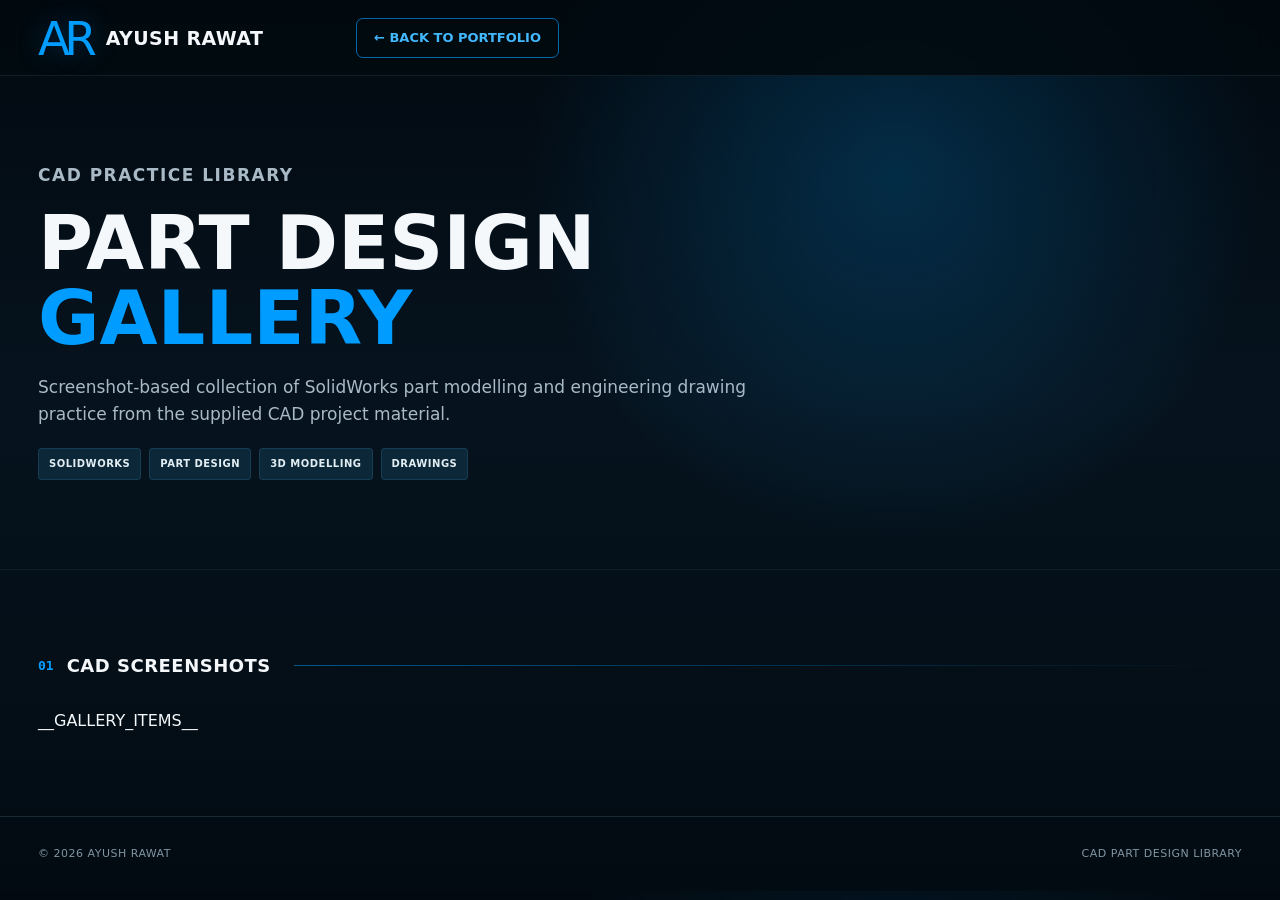
==== part-design.html @ c34a7816 "Add CAD part design gallery section" ====
<!doctype html>
<html lang="en">
<head>
<meta charset="utf-8"><meta name="viewport" content="width=device-width,initial-scale=1">
<meta name="description" content="Ayush Rawat CAD part design practice gallery.">
<title>CAD Part Design Gallery | Ayush Rawat</title>
<link rel="stylesheet" href="style.css">
<style>
.gallery-grid{display:grid;grid-template-columns:repeat(auto-fit,minmax(280px,1fr));gap:22px}.gallery-card{background:#0b1722;border:1px solid rgba(255,255,255,.09);padding:12px}.gallery-card img{width:100%;display:block;aspect-ratio:16/10;object-fit:contain;background:#fff}.gallery-card h3{margin:12px 4px 4px}.gallery-card p{margin:0 4px;color:#9aa8b5;font-size:.9rem}
</style>
</head><body>
<header class="site-header"><div class="container nav-inner"><a class="brand" href="index.html#home"><span class="brand-mark">AR</span><span class="brand-name">AYUSH RAWAT</span></a><a class="resume-btn" href="index.html#projects">← BACK TO PORTFOLIO</a></div></header>
<main>
<section class="project-hero"><div class="container"><p class="project-label">CAD PRACTICE LIBRARY</p><h1>PART DESIGN<br><span style="color:var(--blue)">GALLERY</span></h1><p>Screenshot-based collection of SolidWorks part modelling and engineering drawing practice from the supplied CAD project material.</p><div class="tags"><span>SOLIDWORKS</span><span>PART DESIGN</span><span>3D MODELLING</span><span>DRAWINGS</span></div></div></section>
<section class="panel-section"><div class="container"><div class="section-heading"><span>01</span><h2>CAD SCREENSHOTS</h2></div><div class="gallery-grid">
__GALLERY_ITEMS__
</div></div></section>
</main><footer><div class="container footer-inner"><span>© 2026 AYUSH RAWAT</span><span>CAD PART DESIGN LIBRARY</span></div></footer></body></html>
---- style.css ----
:root{--bg:#030b12;--bg2:#06131e;--panel:#071823;--panel2:#0b2231;--text:#f4f8fb;--muted:#a9bac6;--line:rgba(132,177,202,.18);--blue:#009cff;--blue2:#42b8ff;--cyan:#51e5ff;--max:1440px}*{box-sizing:border-box}html{scroll-behavior:smooth;scroll-padding-top:76px}body{margin:0;background:radial-gradient(circle at 70% 20%,rgba(0,132,198,.13),transparent 32%),linear-gradient(180deg,#020910,#06131e 45%,#020b12);color:var(--text);font-family:Inter,system-ui,-apple-system,"Segoe UI",Roboto,Arial,sans-serif;line-height:1.6}a{text-decoration:none;color:inherit}.container{width:min(var(--max),100%);margin:auto;padding:0 38px}.site-header{height:76px;position:fixed;inset:0 0 auto;z-index:50;background:rgba(2,10,16,.9);backdrop-filter:blur(14px);border-bottom:1px solid rgba(110,170,200,.13)}.nav-inner{height:76px;display:flex;align-items:center;gap:28px}.brand{display:flex;align-items:center;gap:15px;min-width:290px}.brand-mark{font-size:47px;line-height:1;font-weight:300;letter-spacing:-6px;color:var(--blue);text-shadow:0 0 25px rgba(0,156,255,.25)}.brand-name{font-weight:850;font-size:19px;letter-spacing:.4px}.site-header nav{display:flex;align-items:center;justify-content:center;gap:34px;flex:1;height:100%;font-size:13px;font-weight:800}.site-header nav a{height:100%;display:flex;align-items:center;position:relative;color:#f0f4f7}.site-header nav a:hover,.site-header nav a.active{color:var(--blue2)}.site-header nav a.active:after{content:"";position:absolute;bottom:0;left:0;right:0;height:3px;background:var(--blue)}.resume-btn{border:1px solid rgba(0,156,255,.65);color:var(--blue2);border-radius:7px;padding:9px 17px;font-size:13px;font-weight:850;white-space:nowrap}.resume-btn span{font-size:18px;margin-right:5px}.menu{display:none;margin-left:auto;background:none;border:0;color:white;font-size:26px}.site-header nav.open{display:flex}
.hero{min-height:740px;position:relative;display:flex;align-items:center;overflow:hidden;padding-top:76px;background:#04131d}.hero-art{position:absolute;inset:0;background-image:linear-gradient(90deg,rgba(2,9,14,.96) 0%,rgba(2,11,17,.86) 28%,rgba(2,11,17,.28) 60%,rgba(2,11,17,.14) 100%),url("assets/cad-hero.svg");background-size:cover;background-position:center;opacity:1}.hero:after{content:"";position:absolute;inset:auto 0 0;height:170px;background:linear-gradient(transparent,#06131e)}.hero-grid{position:relative;z-index:2;min-height:664px;display:flex;align-items:center}.hero-copy{max-width:590px;padding:50px 0}.hero-kicker{color:var(--blue);font-weight:900;letter-spacing:2px;font-size:14px;margin:0 0 12px}.hero h1{font-size:clamp(52px,6vw,82px);line-height:.98;letter-spacing:-3px;margin:0 0 8px;font-weight:900}.hero h2{font-size:25px;line-height:1.35;color:var(--blue);margin:0 0 20px;font-weight:850}.hero h2 span{color:#0aa6ff}.hero-lead{font-size:17px;font-weight:550;max-width:490px;color:#eef5f8;margin:0}.hero-actions{display:flex;gap:14px;flex-wrap:wrap;margin-top:28px}.btn{display:inline-flex;align-items:center;justify-content:center;gap:10px;padding:13px 27px;border-radius:7px;border:1px solid rgba(86,177,222,.5);font-size:13px;font-weight:850;transition:.2s}.btn:hover{transform:translateY(-2px);box-shadow:0 8px 25px rgba(0,156,255,.14)}.btn.primary{background:linear-gradient(135deg,#008be6,#0076c8);border-color:#008eea}.btn.outline{background:rgba(3,16,25,.45)}.socials{display:flex;gap:13px;margin-top:22px}.socials a{width:50px;height:50px;border:1px solid rgba(115,180,213,.28);background:rgba(4,18,28,.72);border-radius:7px;display:grid;place-items:center;font-size:23px;font-weight:900}.socials a:hover{border-color:var(--blue);color:var(--blue2)}
.stats-strip{position:relative;z-index:5;margin-top:-65px}.stats-grid{display:grid;grid-template-columns:repeat(4,1fr);background:rgba(4,18,28,.94);border:1px solid rgba(91,161,193,.25);border-radius:4px;box-shadow:0 18px 50px rgba(0,0,0,.35)}.stat-item{display:flex;align-items:center;gap:18px;padding:22px 34px;border-right:1px solid var(--line)}.stat-item:last-child{border-right:0}.stat-icon{font-size:35px;color:var(--blue);width:40px;text-align:center}.stat-item strong{display:block;font-size:22px;line-height:1.1}.stat-item small{display:block;margin-top:7px;color:#dbe5ea;font-size:10px;line-height:1.45;letter-spacing:.3px}
.panel-section{padding:82px 0;border-top:1px solid rgba(110,170,200,.09)}.split-panel{display:grid;grid-template-columns:1.4fr .75fr;gap:65px}.section-heading{display:flex;align-items:center;gap:13px;margin-bottom:28px}.section-heading span{color:var(--blue);font:700 13px ui-monospace,monospace}.section-heading h2{font-size:18px;margin:0;letter-spacing:.5px}.section-heading:after{content:"";height:1px;background:linear-gradient(90deg,rgba(0,156,255,.5),transparent);flex:1;margin-left:10px}.large-text{font-size:20px;line-height:1.75;max-width:800px;margin:0 0 16px}.muted{color:var(--muted)}.text-link{display:inline-flex;align-items:center;gap:10px;color:var(--blue2);font-size:13px;font-weight:850;margin-top:18px}.text-link:hover{color:white}.about-card{align-self:center;background:linear-gradient(145deg,rgba(10,34,49,.9),rgba(4,18,28,.9));border:1px solid var(--line);border-radius:10px;padding:28px}.mini-label,.project-label{font-size:11px;font-weight:900;letter-spacing:1.5px;color:var(--blue)}.profile-row{display:flex;justify-content:space-between;gap:15px;padding:15px 0;border-bottom:1px solid var(--line);font-size:14px}.profile-row:last-child{border-bottom:0}.profile-row span{color:var(--muted)}.profile-row b{color:#edf5f8}
.projects-section{background:linear-gradient(180deg,rgba(3,13,21,.3),rgba(5,20,30,.7))}.featured-project{display:grid;grid-template-columns:1.02fr 1.15fr;gap:34px;align-items:center;background:linear-gradient(120deg,#071b28,#06131e);border:1px solid var(--line);border-radius:9px;padding:12px;margin-bottom:22px}.featured-image{display:block;overflow:hidden;border-radius:6px;background:#020b10}.featured-image img{display:block;width:100%;height:305px;object-fit:cover;transition:.35s}.featured-image:hover img{transform:scale(1.025)}.featured-copy{padding:20px 28px 20px 0}.featured-copy h3{font-size:27px;margin:6px 0 12px}.featured-copy p:not(.project-label){color:#c4d1d9;max-width:650px}.tags{display:flex;flex-wrap:wrap;gap:8px;margin:19px 0}.tags span{font-size:10px;font-weight:850;letter-spacing:.5px;padding:7px 10px;border-radius:4px;background:#0b2738;border:1px solid rgba(69,152,194,.2);color:#e2eef3}.project-grid{display:grid;grid-template-columns:repeat(3,1fr);gap:16px}.project-card,.skill-card,.experience-card,.education-card{background:rgba(5,21,31,.85);border:1px solid var(--line);border-radius:8px;padding:25px;transition:.2s}.project-card:hover,.skill-card:hover,.experience-card:hover,.education-card:hover{border-color:rgba(0,156,255,.45);transform:translateY(-2px)}.project-card>span,.skill-number{color:var(--blue);font:700 12px ui-monospace,monospace}.project-card h3{font-size:19px;margin:8px 0}.project-card p{color:var(--muted);font-size:14px;min-height:68px}.project-card b{color:#cce0ea;font-size:11px;font-weight:700}.skills-layout{display:grid;grid-template-columns:1fr 1fr;gap:18px}.skill-card h3{font-size:20px;margin:8px 0}.skill-card p{color:var(--muted)}
.experience-list{display:grid;gap:18px}.experience-card{display:grid;grid-template-columns:190px 1fr;gap:30px}.year,.education-year{color:var(--blue2);font-size:12px;font-weight:900;letter-spacing:1px;padding-top:4px}.experience-card h3,.education-card h3{margin:4px 0 2px;font-size:21px}.experience-card p{margin:8px 0}.education-card{display:grid;grid-template-columns:190px 1fr;gap:30px}.contact-section{text-align:center;padding:105px 0;background:radial-gradient(circle at 50% 30%,rgba(0,133,201,.14),transparent 42%),#030c13;border-top:1px solid var(--line)}.contact-inner{max-width:900px}.contact-section h2{font-size:clamp(38px,5vw,66px);line-height:1.05;letter-spacing:-2px;margin:8px 0 20px}.contact-section h2 span{color:var(--blue)}.contact-section>div>p:not(.project-label){color:var(--muted);font-size:17px}.center{justify-content:center}footer{border-top:1px solid var(--line);padding:28px 0;color:#8095a3;font-size:11px;letter-spacing:.5px}.footer-inner{display:flex;justify-content:space-between;gap:20px}
@media(max-width:1100px){.brand{min-width:210px}.site-header nav{gap:18px}.container{padding-left:24px;padding-right:24px}.stat-item{padding:20px 18px}.project-grid{grid-template-columns:repeat(2,1fr)}}@media(max-width:850px){.site-header nav{display:none;position:absolute;top:76px;right:18px;left:18px;height:auto;flex-direction:column;align-items:stretch;gap:0;padding:10px;background:rgba(3,15,23,.98);border:1px solid var(--line);border-radius:8px;box-shadow:0 20px 45px rgba(0,0,0,.45)}.site-header nav.open{display:flex}.site-header nav a{height:auto;padding:13px 15px}.site-header nav a.active:after{display:none}.resume-btn{display:none}.menu{display:block}.brand{min-width:auto}.hero{min-height:700px}.hero-art{background-position:62% center}.hero-copy{padding-top:30px}.stats-grid{grid-template-columns:repeat(2,1fr)}.stat-item:nth-child(2){border-right:0}.stat-item:nth-child(-n+2){border-bottom:1px solid var(--line)}.split-panel,.featured-project,.skills-layout{grid-template-columns:1fr}.featured-copy{padding:10px 15px 22px}.project-grid{grid-template-columns:1fr 1fr}.experience-card,.education-card{grid-template-columns:1fr;gap:4px}.footer-inner{flex-direction:column}}@media(max-width:560px){.container{padding-left:18px;padding-right:18px}.site-header,.nav-inner{height:68px}.site-header nav{top:68px}.brand-mark{font-size:39px}.brand-name{font-size:16px}.hero{min-height:690px;padding-top:68px}.hero-art{background-position:65% center}.hero h1{font-size:48px}.hero h2{font-size:19px}.hero-lead{font-size:15px}.stats-strip{margin-top:-35px}.stats-grid{grid-template-columns:1fr}.stat-item{border-right:0!important;border-bottom:1px solid var(--line)!important}.stat-item:last-child{border-bottom:0!important}.panel-section{padding:65px 0}.project-grid{grid-template-columns:1fr}.featured-image img{height:240px}.large-text{font-size:17px}.contact-section h2{font-size:39px}.btn{width:100%}.hero-actions{width:100%}}
.project-hero{padding:145px 0 70px;background:radial-gradient(circle at 70% 30%,rgba(0,156,255,.12),transparent 38%)}.project-hero h1{font-size:clamp(45px,6vw,75px);line-height:1;margin:8px 0 18px}.project-hero p{max-width:750px;color:var(--muted);font-size:17px}.gallery{display:grid;grid-template-columns:1fr 1fr;gap:18px}.media{margin:0}.media.wide{grid-column:span 2}.media img{display:block;width:100%;border-radius:9px;border:1px solid var(--line);background:#06131e}.media figcaption{color:var(--muted);font-size:12px;margin-top:7px}.project-detail-grid{display:grid;grid-template-columns:1.4fr .6fr;gap:20px;margin-top:30px}.detail-card{padding:28px;border:1px solid var(--line);border-radius:9px;background:rgba(5,21,31,.85)}.detail-card h2{font-size:19px}.detail-card p,.detail-card li{color:var(--muted)}.detail-card ul{padding-left:20px}@media(max-width:800px){.gallery,.project-detail-grid{grid-template-columns:1fr}.media.wide{grid-column:span 1}}
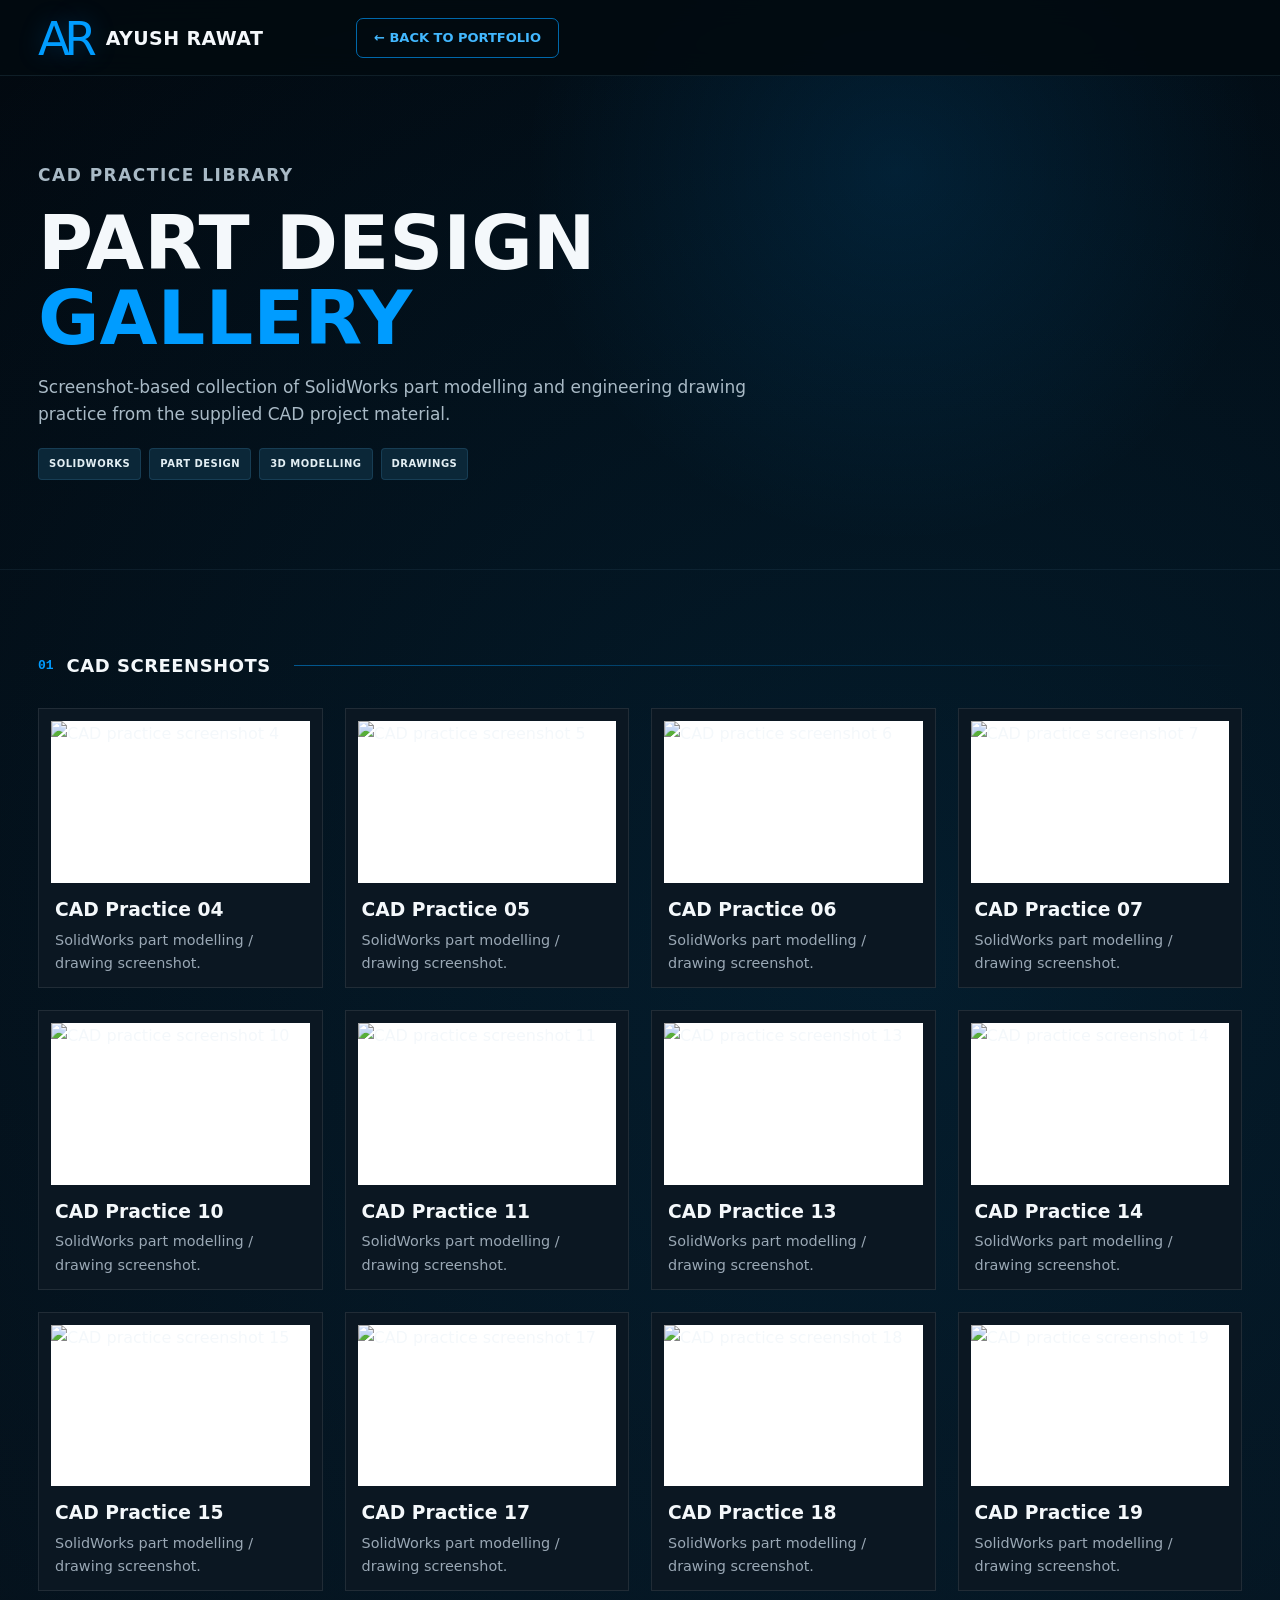
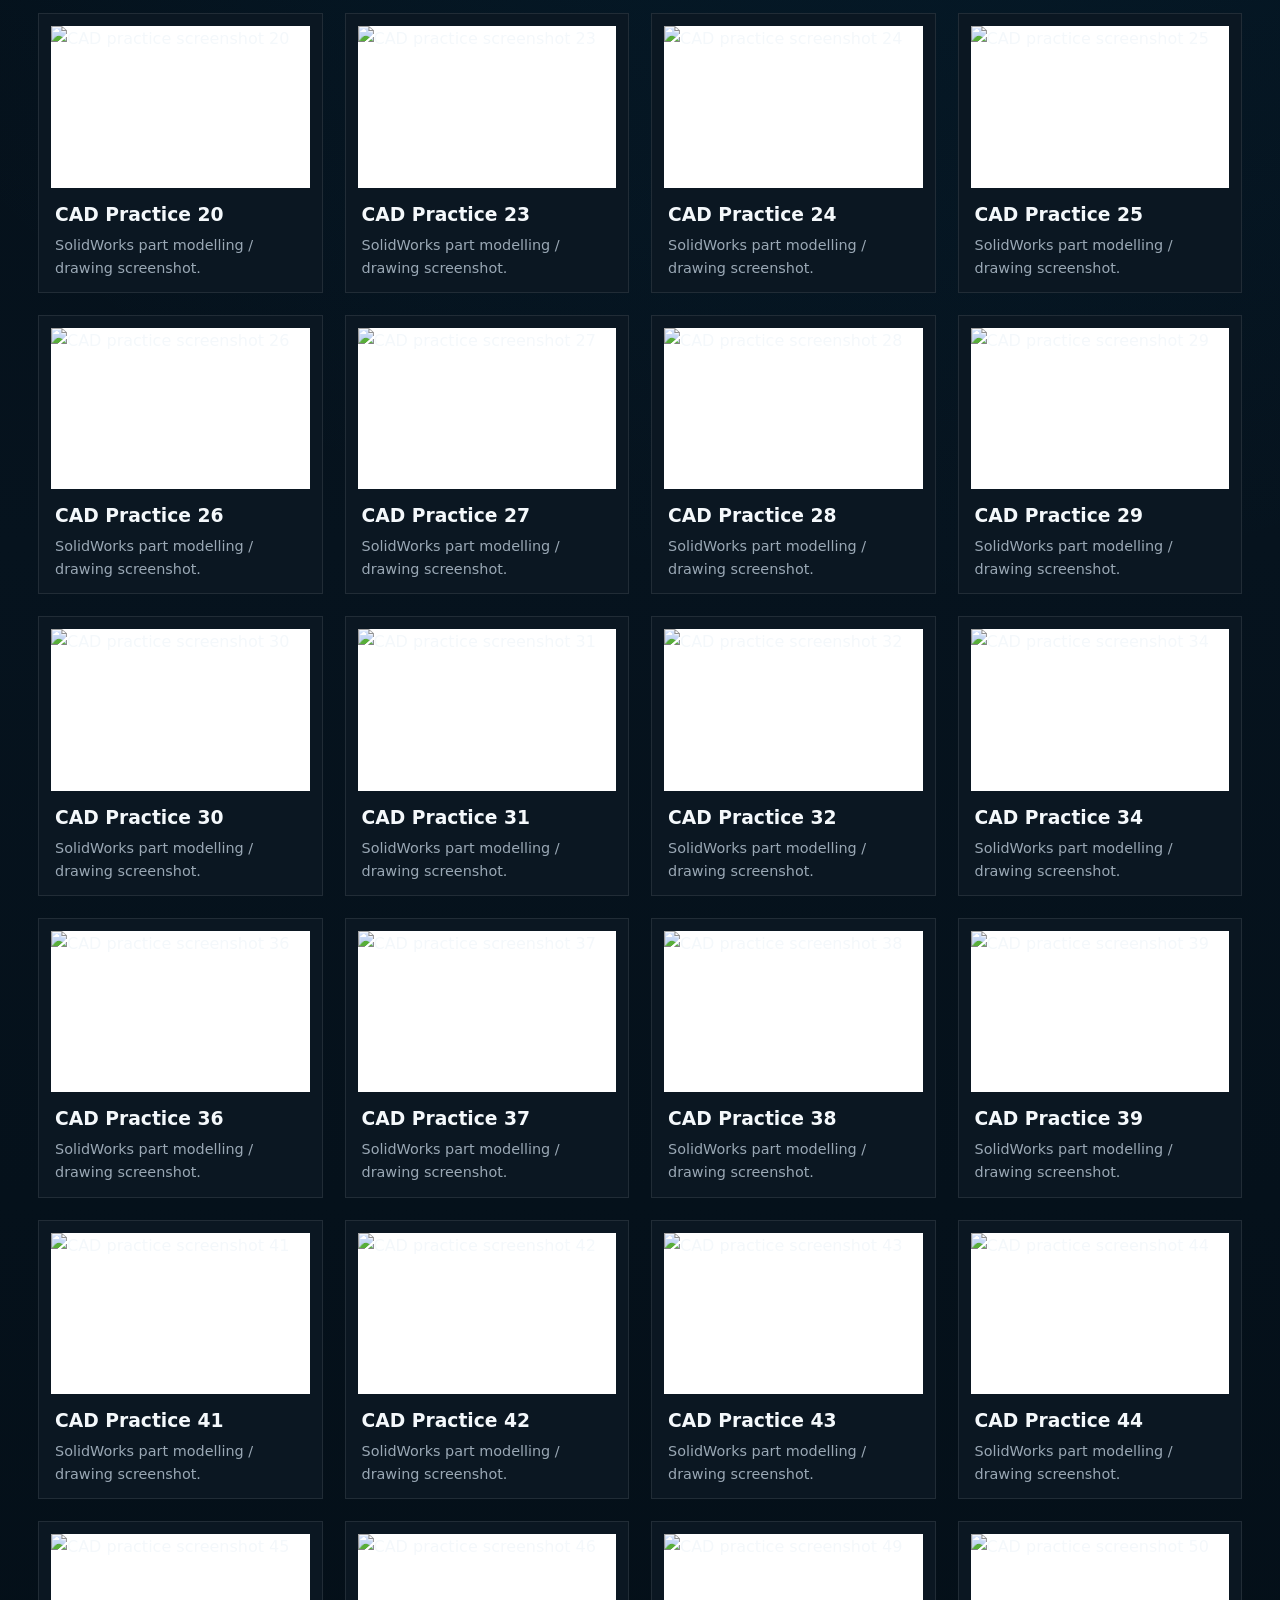
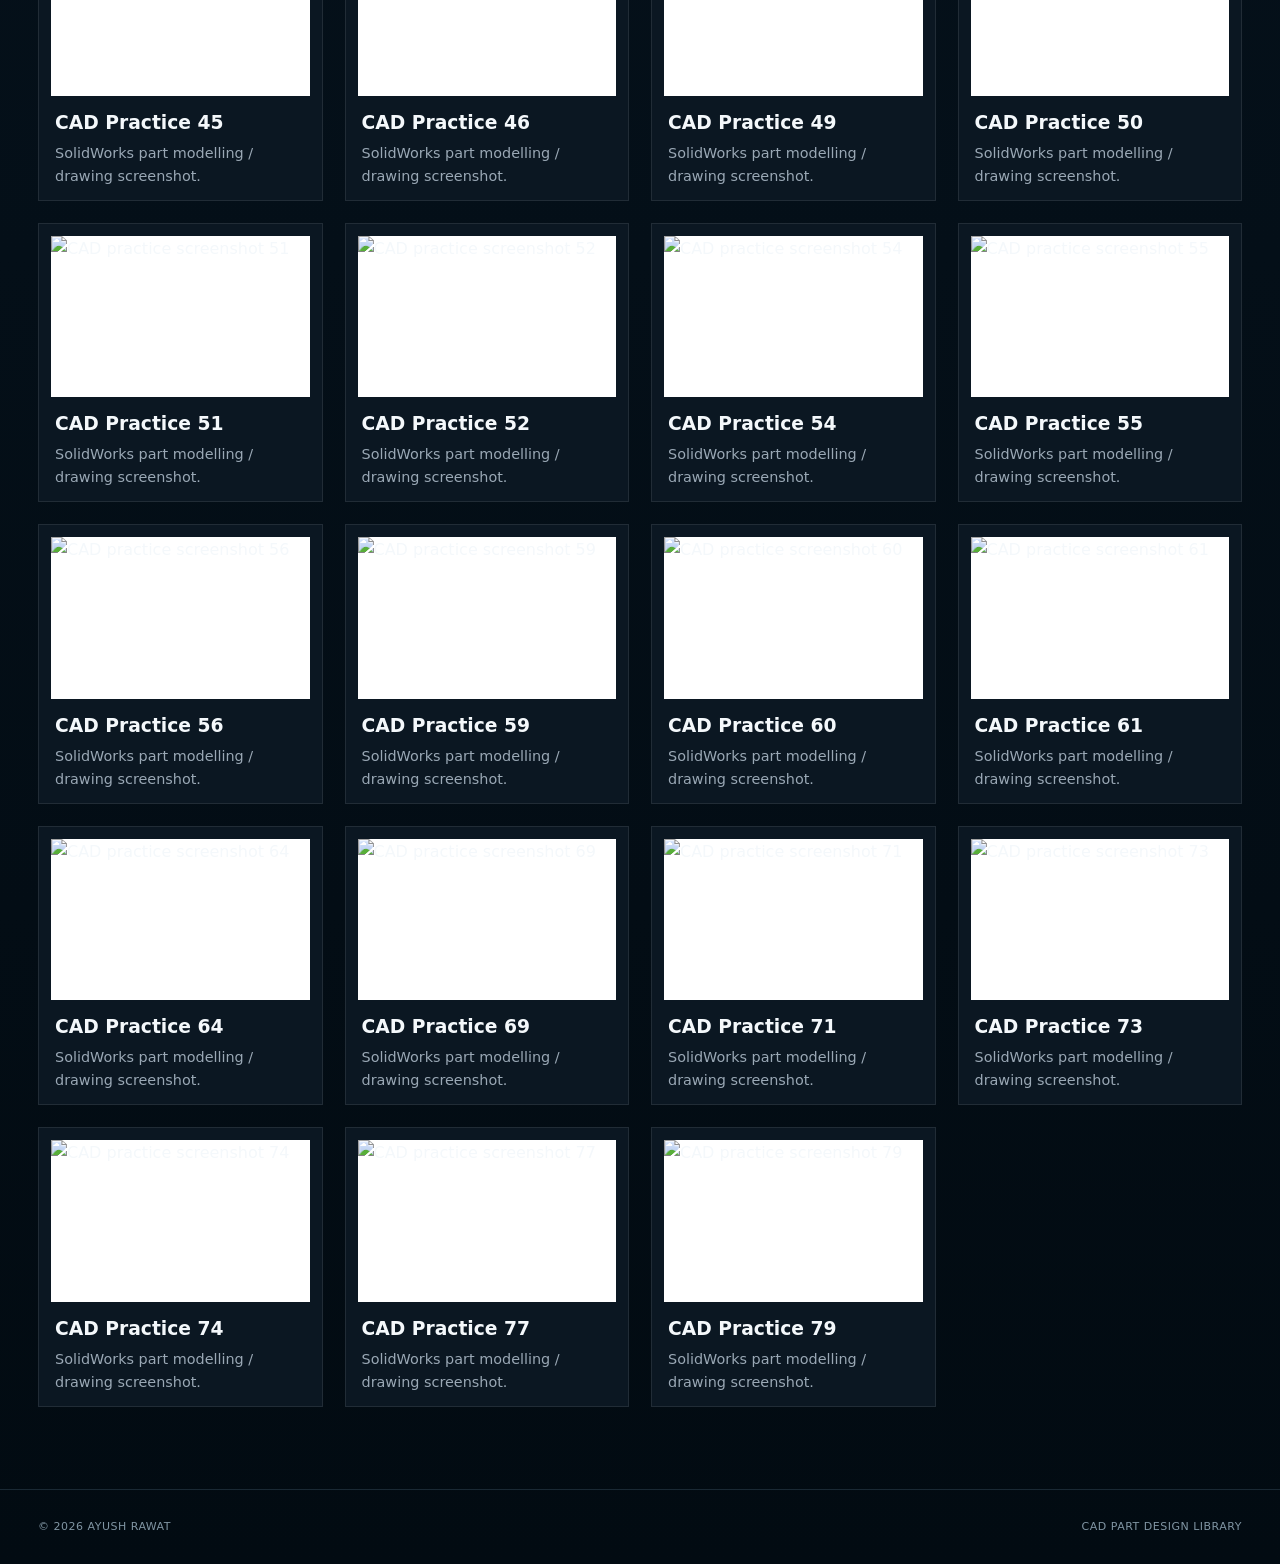
==== commit c856e65a: "Populate CAD part design gallery" ====
--- a/part-design.html
+++ b/part-design.html
@@ -1,18 +1,2 @@
 <!doctype html>
-<html lang="en">
-<head>
-<meta charset="utf-8"><meta name="viewport" content="width=device-width,initial-scale=1">
-<meta name="description" content="Ayush Rawat CAD part design practice gallery.">
-<title>CAD Part Design Gallery | Ayush Rawat</title>
-<link rel="stylesheet" href="style.css">
-<style>
-.gallery-grid{display:grid;grid-template-columns:repeat(auto-fit,minmax(280px,1fr));gap:22px}.gallery-card{background:#0b1722;border:1px solid rgba(255,255,255,.09);padding:12px}.gallery-card img{width:100%;display:block;aspect-ratio:16/10;object-fit:contain;background:#fff}.gallery-card h3{margin:12px 4px 4px}.gallery-card p{margin:0 4px;color:#9aa8b5;font-size:.9rem}
-</style>
-</head><body>
-<header class="site-header"><div class="container nav-inner"><a class="brand" href="index.html#home"><span class="brand-mark">AR</span><span class="brand-name">AYUSH RAWAT</span></a><a class="resume-btn" href="index.html#projects">← BACK TO PORTFOLIO</a></div></header>
-<main>
-<section class="project-hero"><div class="container"><p class="project-label">CAD PRACTICE LIBRARY</p><h1>PART DESIGN<br><span style="color:var(--blue)">GALLERY</span></h1><p>Screenshot-based collection of SolidWorks part modelling and engineering drawing practice from the supplied CAD project material.</p><div class="tags"><span>SOLIDWORKS</span><span>PART DESIGN</span><span>3D MODELLING</span><span>DRAWINGS</span></div></div></section>
-<section class="panel-section"><div class="container"><div class="section-heading"><span>01</span><h2>CAD SCREENSHOTS</h2></div><div class="gallery-grid">
-__GALLERY_ITEMS__
-</div></div></section>
-</main><footer><div class="container footer-inner"><span>© 2026 AYUSH RAWAT</span><span>CAD PART DESIGN LIBRARY</span></div></footer></body></html>+<html lang="en"><head><meta charset="utf-8"><meta name="viewport" content="width=device-width,initial-scale=1"><meta name="description" content="Ayush Rawat CAD part design practice gallery."><title>CAD Part Design Gallery | Ayush Rawat</title><link rel="stylesheet" href="style.css"><style>.gallery-grid{display:grid;grid-template-columns:repeat(auto-fit,minmax(280px,1fr));gap:22px}.gallery-card{background:#0b1722;border:1px solid rgba(255,255,255,.09);padding:12px}.gallery-card img{width:100%;display:block;aspect-ratio:16/10;object-fit:contain;background:#fff}.gallery-card h3{margin:12px 4px 4px}.gallery-card p{margin:0 4px;color:#9aa8b5;font-size:.9rem}</style></head><body><header class="site-header"><div class="container nav-inner"><a class="brand" href="index.html#home"><span class="brand-mark">AR</span><span class="brand-name">AYUSH RAWAT</span></a><a class="resume-btn" href="index.html#projects">← BACK TO PORTFOLIO</a></div></header><main><section class="project-hero"><div class="container"><p class="project-label">CAD PRACTICE LIBRARY</p><h1>PART DESIGN<br><span style="color:var(--blue)">GALLERY</span></h1><p>Screenshot-based collection of SolidWorks part modelling and engineering drawing practice from the supplied CAD project material.</p><div class="tags"><span>SOLIDWORKS</span><span>PART DESIGN</span><span>3D MODELLING</span><span>DRAWINGS</span></div></div></section><section class="panel-section"><div class="container"><div class="section-heading"><span>01</span><h2>CAD SCREENSHOTS</h2></div><div class="gallery-grid"><article class="gallery-card"><img src="assets/part-design/cad-practice-page-04.jpg" alt="CAD practice screenshot 4" loading="lazy"><h3>CAD Practice 04</h3><p>SolidWorks part modelling / drawing screenshot.</p></article><article class="gallery-card"><img src="assets/part-design/cad-practice-page-05.jpg" alt="CAD practice screenshot 5" loading="lazy"><h3>CAD Practice 05</h3><p>SolidWorks part modelling / drawing screenshot.</p></article><article class="gallery-card"><img src="assets/part-design/cad-practice-page-06.jpg" alt="CAD practice screenshot 6" loading="lazy"><h3>CAD Practice 06</h3><p>SolidWorks part modelling / drawing screenshot.</p></article><article class="gallery-card"><img src="assets/part-design/cad-practice-page-07.jpg" alt="CAD practice screenshot 7" loading="lazy"><h3>CAD Practice 07</h3><p>SolidWorks part modelling / drawing screenshot.</p></article><article class="gallery-card"><img src="assets/part-design/cad-practice-page-10.jpg" alt="CAD practice screenshot 10" loading="lazy"><h3>CAD Practice 10</h3><p>SolidWorks part modelling / drawing screenshot.</p></article><article class="gallery-card"><img src="assets/part-design/cad-practice-page-11.jpg" alt="CAD practice screenshot 11" loading="lazy"><h3>CAD Practice 11</h3><p>SolidWorks part modelling / drawing screenshot.</p></article><article class="gallery-card"><img src="assets/part-design/cad-practice-page-13.jpg" alt="CAD practice screenshot 13" loading="lazy"><h3>CAD Practice 13</h3><p>SolidWorks part modelling / drawing screenshot.</p></article><article class="gallery-card"><img src="assets/part-design/cad-practice-page-14.jpg" alt="CAD practice screenshot 14" loading="lazy"><h3>CAD Practice 14</h3><p>SolidWorks part modelling / drawing screenshot.</p></article><article class="gallery-card"><img src="assets/part-design/cad-practice-page-15.jpg" alt="CAD practice screenshot 15" loading="lazy"><h3>CAD Practice 15</h3><p>SolidWorks part modelling / drawing screenshot.</p></article><article class="gallery-card"><img src="assets/part-design/cad-practice-page-17.jpg" alt="CAD practice screenshot 17" loading="lazy"><h3>CAD Practice 17</h3><p>SolidWorks part modelling / drawing screenshot.</p></article><article class="gallery-card"><img src="assets/part-design/cad-practice-page-18.jpg" alt="CAD practice screenshot 18" loading="lazy"><h3>CAD Practice 18</h3><p>SolidWorks part modelling / drawing screenshot.</p></article><article class="gallery-card"><img src="assets/part-design/cad-practice-page-19.jpg" alt="CAD practice screenshot 19" loading="lazy"><h3>CAD Practice 19</h3><p>SolidWorks part modelling / drawing screenshot.</p></article><article class="gallery-card"><img src="assets/part-design/cad-practice-page-20.jpg" alt="CAD practice screenshot 20" loading="lazy"><h3>CAD Practice 20</h3><p>SolidWorks part modelling / drawing screenshot.</p></article><article class="gallery-card"><img src="assets/part-design/cad-practice-page-23.jpg" alt="CAD practice screenshot 23" loading="lazy"><h3>CAD Practice 23</h3><p>SolidWorks part modelling / drawing screenshot.</p></article><article class="gallery-card"><img src="assets/part-design/cad-practice-page-24.jpg" alt="CAD practice screenshot 24" loading="lazy"><h3>CAD Practice 24</h3><p>SolidWorks part modelling / drawing screenshot.</p></article><article class="gallery-card"><img src="assets/part-design/cad-practice-page-25.jpg" alt="CAD practice screenshot 25" loading="lazy"><h3>CAD Practice 25</h3><p>SolidWorks part modelling / drawing screenshot.</p></article><article class="gallery-card"><img src="assets/part-design/cad-practice-page-26.jpg" alt="CAD practice screenshot 26" loading="lazy"><h3>CAD Practice 26</h3><p>SolidWorks part modelling / drawing screenshot.</p></article><article class="gallery-card"><img src="assets/part-design/cad-practice-page-27.jpg" alt="CAD practice screenshot 27" loading="lazy"><h3>CAD Practice 27</h3><p>SolidWorks part modelling / drawing screenshot.</p></article><article class="gallery-card"><img src="assets/part-design/cad-practice-page-28.jpg" alt="CAD practice screenshot 28" loading="lazy"><h3>CAD Practice 28</h3><p>SolidWorks part modelling / drawing screenshot.</p></article><article class="gallery-card"><img src="assets/part-design/cad-practice-page-29.jpg" alt="CAD practice screenshot 29" loading="lazy"><h3>CAD Practice 29</h3><p>SolidWorks part modelling / drawing screenshot.</p></article><article class="gallery-card"><img src="assets/part-design/cad-practice-page-30.jpg" alt="CAD practice screenshot 30" loading="lazy"><h3>CAD Practice 30</h3><p>SolidWorks part modelling / drawing screenshot.</p></article><article class="gallery-card"><img src="assets/part-design/cad-practice-page-31.jpg" alt="CAD practice screenshot 31" loading="lazy"><h3>CAD Practice 31</h3><p>SolidWorks part modelling / drawing screenshot.</p></article><article class="gallery-card"><img src="assets/part-design/cad-practice-page-32.jpg" alt="CAD practice screenshot 32" loading="lazy"><h3>CAD Practice 32</h3><p>SolidWorks part modelling / drawing screenshot.</p></article><article class="gallery-card"><img src="assets/part-design/cad-practice-page-34.jpg" alt="CAD practice screenshot 34" loading="lazy"><h3>CAD Practice 34</h3><p>SolidWorks part modelling / drawing screenshot.</p></article><article class="gallery-card"><img src="assets/part-design/cad-practice-page-36.jpg" alt="CAD practice screenshot 36" loading="lazy"><h3>CAD Practice 36</h3><p>SolidWorks part modelling / drawing screenshot.</p></article><article class="gallery-card"><img src="assets/part-design/cad-practice-page-37.jpg" alt="CAD practice screenshot 37" loading="lazy"><h3>CAD Practice 37</h3><p>SolidWorks part modelling / drawing screenshot.</p></article><article class="gallery-card"><img src="assets/part-design/cad-practice-page-38.jpg" alt="CAD practice screenshot 38" loading="lazy"><h3>CAD Practice 38</h3><p>SolidWorks part modelling / drawing screenshot.</p></article><article class="gallery-card"><img src="assets/part-design/cad-practice-page-39.jpg" alt="CAD practice screenshot 39" loading="lazy"><h3>CAD Practice 39</h3><p>SolidWorks part modelling / drawing screenshot.</p></article><article class="gallery-card"><img src="assets/part-design/cad-practice-page-41.jpg" alt="CAD practice screenshot 41" loading="lazy"><h3>CAD Practice 41</h3><p>SolidWorks part modelling / drawing screenshot.</p></article><article class="gallery-card"><img src="assets/part-design/cad-practice-page-42.jpg" alt="CAD practice screenshot 42" loading="lazy"><h3>CAD Practice 42</h3><p>SolidWorks part modelling / drawing screenshot.</p></article><article class="gallery-card"><img src="assets/part-design/cad-practice-page-43.jpg" alt="CAD practice screenshot 43" loading="lazy"><h3>CAD Practice 43</h3><p>SolidWorks part modelling / drawing screenshot.</p></article><article class="gallery-card"><img src="assets/part-design/cad-practice-page-44.jpg" alt="CAD practice screenshot 44" loading="lazy"><h3>CAD Practice 44</h3><p>SolidWorks part modelling / drawing screenshot.</p></article><article class="gallery-card"><img src="assets/part-design/cad-practice-page-45.jpg" alt="CAD practice screenshot 45" loading="lazy"><h3>CAD Practice 45</h3><p>SolidWorks part modelling / drawing screenshot.</p></article><article class="gallery-card"><img src="assets/part-design/cad-practice-page-46.jpg" alt="CAD practice screenshot 46" loading="lazy"><h3>CAD Practice 46</h3><p>SolidWorks part modelling / drawing screenshot.</p></article><article class="gallery-card"><img src="assets/part-design/cad-practice-page-49.jpg" alt="CAD practice screenshot 49" loading="lazy"><h3>CAD Practice 49</h3><p>SolidWorks part modelling / drawing screenshot.</p></article><article class="gallery-card"><img src="assets/part-design/cad-practice-page-50.jpg" alt="CAD practice screenshot 50" loading="lazy"><h3>CAD Practice 50</h3><p>SolidWorks part modelling / drawing screenshot.</p></article><article class="gallery-card"><img src="assets/part-design/cad-practice-page-51.jpg" alt="CAD practice screenshot 51" loading="lazy"><h3>CAD Practice 51</h3><p>SolidWorks part modelling / drawing screenshot.</p></article><article class="gallery-card"><img src="assets/part-design/cad-practice-page-52.jpg" alt="CAD practice screenshot 52" loading="lazy"><h3>CAD Practice 52</h3><p>SolidWorks part modelling / drawing screenshot.</p></article><article class="gallery-card"><img src="assets/part-design/cad-practice-page-54.jpg" alt="CAD practice screenshot 54" loading="lazy"><h3>CAD Practice 54</h3><p>SolidWorks part modelling / drawing screenshot.</p></article><article class="gallery-card"><img src="assets/part-design/cad-practice-page-55.jpg" alt="CAD practice screenshot 55" loading="lazy"><h3>CAD Practice 55</h3><p>SolidWorks part modelling / drawing screenshot.</p></article><article class="gallery-card"><img src="assets/part-design/cad-practice-page-56.jpg" alt="CAD practice screenshot 56" loading="lazy"><h3>CAD Practice 56</h3><p>SolidWorks part modelling / drawing screenshot.</p></article><article class="gallery-card"><img src="assets/part-design/cad-practice-page-59.jpg" alt="CAD practice screenshot 59" loading="lazy"><h3>CAD Practice 59</h3><p>SolidWorks part modelling / drawing screenshot.</p></article><article class="gallery-card"><img src="assets/part-design/cad-practice-page-60.jpg" alt="CAD practice screenshot 60" loading="lazy"><h3>CAD Practice 60</h3><p>SolidWorks part modelling / drawing screenshot.</p></article><article class="gallery-card"><img src="assets/part-design/cad-practice-page-61.jpg" alt="CAD practice screenshot 61" loading="lazy"><h3>CAD Practice 61</h3><p>SolidWorks part modelling / drawing screenshot.</p></article><article class="gallery-card"><img src="assets/part-design/cad-practice-page-64.jpg" alt="CAD practice screenshot 64" loading="lazy"><h3>CAD Practice 64</h3><p>SolidWorks part modelling / drawing screenshot.</p></article><article class="gallery-card"><img src="assets/part-design/cad-practice-page-69.jpg" alt="CAD practice screenshot 69" loading="lazy"><h3>CAD Practice 69</h3><p>SolidWorks part modelling / drawing screenshot.</p></article><article class="gallery-card"><img src="assets/part-design/cad-practice-page-71.jpg" alt="CAD practice screenshot 71" loading="lazy"><h3>CAD Practice 71</h3><p>SolidWorks part modelling / drawing screenshot.</p></article><article class="gallery-card"><img src="assets/part-design/cad-practice-page-73.jpg" alt="CAD practice screenshot 73" loading="lazy"><h3>CAD Practice 73</h3><p>SolidWorks part modelling / drawing screenshot.</p></article><article class="gallery-card"><img src="assets/part-design/cad-practice-page-74.jpg" alt="CAD practice screenshot 74" loading="lazy"><h3>CAD Practice 74</h3><p>SolidWorks part modelling / drawing screenshot.</p></article><article class="gallery-card"><img src="assets/part-design/cad-practice-page-77.jpg" alt="CAD practice screenshot 77" loading="lazy"><h3>CAD Practice 77</h3><p>SolidWorks part modelling / drawing screenshot.</p></article><article class="gallery-card"><img src="assets/part-design/cad-practice-page-79.jpg" alt="CAD practice screenshot 79" loading="lazy"><h3>CAD Practice 79</h3><p>SolidWorks part modelling / drawing screenshot.</p></article></div></div></section></main><footer><div class="container footer-inner"><span>© 2026 AYUSH RAWAT</span><span>CAD PART DESIGN LIBRARY</span></div></footer></body></html>
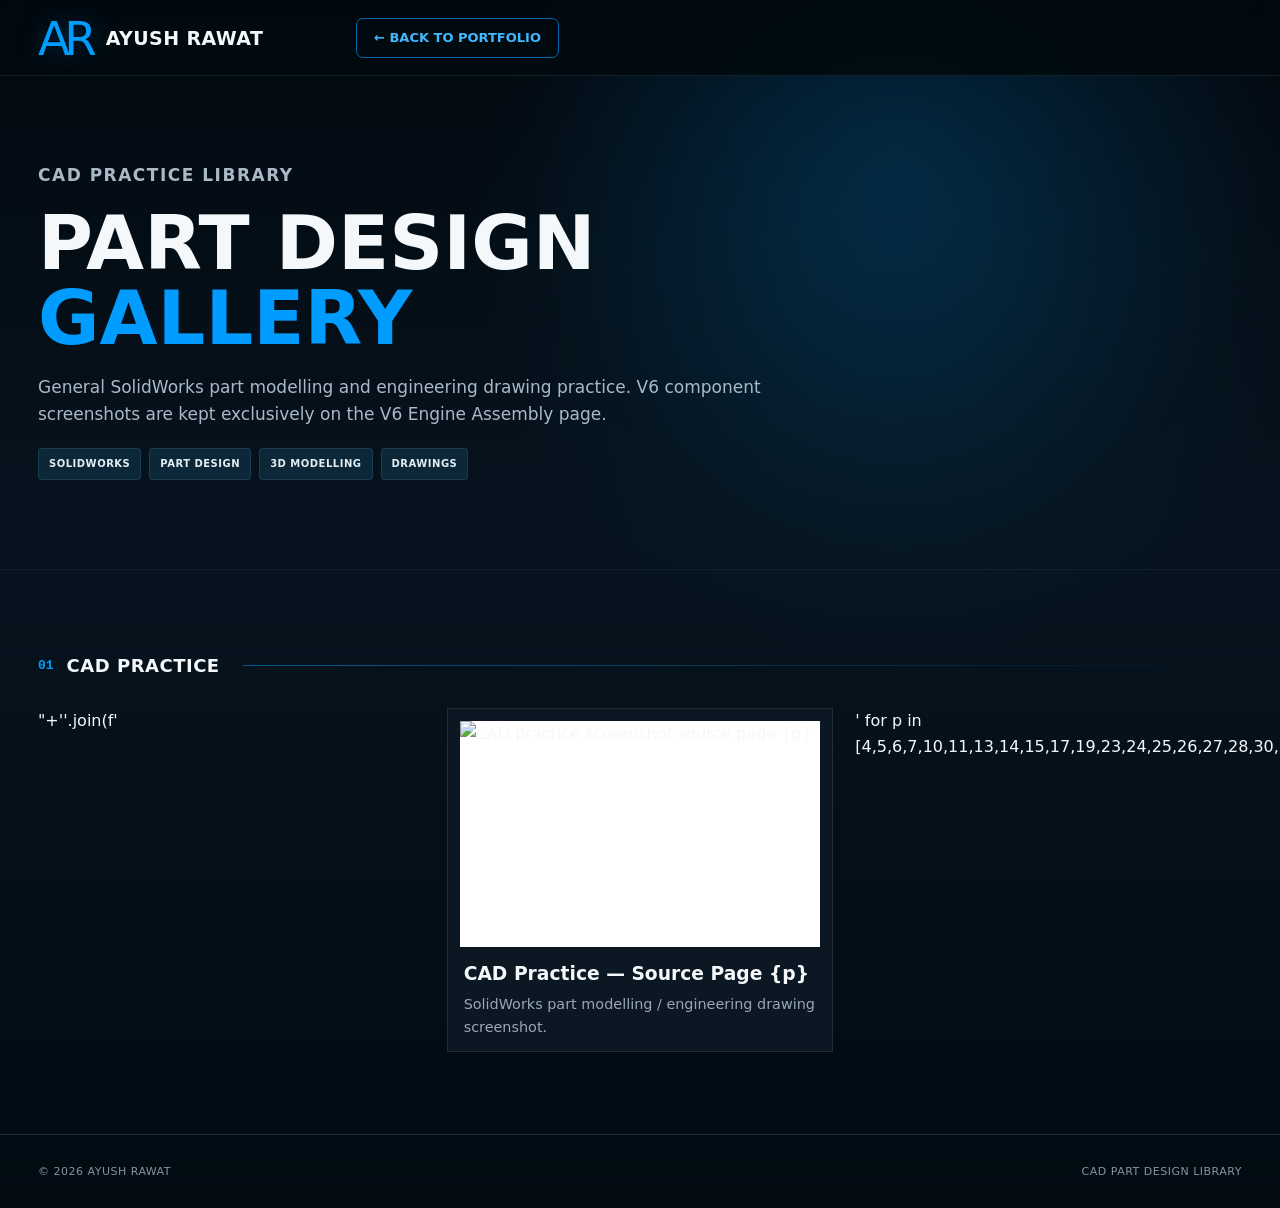
==== commit 94bd15c2: "Remove V6 component images from general CAD practice gallery" ====
--- a/part-design.html
+++ b/part-design.html
@@ -1,2 +1 @@
-<!doctype html>
-<html lang="en"><head><meta charset="utf-8"><meta name="viewport" content="width=device-width,initial-scale=1"><meta name="description" content="Ayush Rawat CAD part design practice gallery."><title>CAD Part Design Gallery | Ayush Rawat</title><link rel="stylesheet" href="style.css"><style>.gallery-grid{display:grid;grid-template-columns:repeat(auto-fit,minmax(280px,1fr));gap:22px}.gallery-card{background:#0b1722;border:1px solid rgba(255,255,255,.09);padding:12px}.gallery-card img{width:100%;display:block;aspect-ratio:16/10;object-fit:contain;background:#fff}.gallery-card h3{margin:12px 4px 4px}.gallery-card p{margin:0 4px;color:#9aa8b5;font-size:.9rem}</style></head><body><header class="site-header"><div class="container nav-inner"><a class="brand" href="index.html#home"><span class="brand-mark">AR</span><span class="brand-name">AYUSH RAWAT</span></a><a class="resume-btn" href="index.html#projects">← BACK TO PORTFOLIO</a></div></header><main><section class="project-hero"><div class="container"><p class="project-label">CAD PRACTICE LIBRARY</p><h1>PART DESIGN<br><span style="color:var(--blue)">GALLERY</span></h1><p>Screenshot-based collection of SolidWorks part modelling and engineering drawing practice from the supplied CAD project material.</p><div class="tags"><span>SOLIDWORKS</span><span>PART DESIGN</span><span>3D MODELLING</span><span>DRAWINGS</span></div></div></section><section class="panel-section"><div class="container"><div class="section-heading"><span>01</span><h2>CAD SCREENSHOTS</h2></div><div class="gallery-grid"><article class="gallery-card"><img src="assets/part-design/cad-practice-page-04.jpg" alt="CAD practice screenshot 4" loading="lazy"><h3>CAD Practice 04</h3><p>SolidWorks part modelling / drawing screenshot.</p></article><article class="gallery-card"><img src="assets/part-design/cad-practice-page-05.jpg" alt="CAD practice screenshot 5" loading="lazy"><h3>CAD Practice 05</h3><p>SolidWorks part modelling / drawing screenshot.</p></article><article class="gallery-card"><img src="assets/part-design/cad-practice-page-06.jpg" alt="CAD practice screenshot 6" loading="lazy"><h3>CAD Practice 06</h3><p>SolidWorks part modelling / drawing screenshot.</p></article><article class="gallery-card"><img src="assets/part-design/cad-practice-page-07.jpg" alt="CAD practice screenshot 7" loading="lazy"><h3>CAD Practice 07</h3><p>SolidWorks part modelling / drawing screenshot.</p></article><article class="gallery-card"><img src="assets/part-design/cad-practice-page-10.jpg" alt="CAD practice screenshot 10" loading="lazy"><h3>CAD Practice 10</h3><p>SolidWorks part modelling / drawing screenshot.</p></article><article class="gallery-card"><img src="assets/part-design/cad-practice-page-11.jpg" alt="CAD practice screenshot 11" loading="lazy"><h3>CAD Practice 11</h3><p>SolidWorks part modelling / drawing screenshot.</p></article><article class="gallery-card"><img src="assets/part-design/cad-practice-page-13.jpg" alt="CAD practice screenshot 13" loading="lazy"><h3>CAD Practice 13</h3><p>SolidWorks part modelling / drawing screenshot.</p></article><article class="gallery-card"><img src="assets/part-design/cad-practice-page-14.jpg" alt="CAD practice screenshot 14" loading="lazy"><h3>CAD Practice 14</h3><p>SolidWorks part modelling / drawing screenshot.</p></article><article class="gallery-card"><img src="assets/part-design/cad-practice-page-15.jpg" alt="CAD practice screenshot 15" loading="lazy"><h3>CAD Practice 15</h3><p>SolidWorks part modelling / drawing screenshot.</p></article><article class="gallery-card"><img src="assets/part-design/cad-practice-page-17.jpg" alt="CAD practice screenshot 17" loading="lazy"><h3>CAD Practice 17</h3><p>SolidWorks part modelling / drawing screenshot.</p></article><article class="gallery-card"><img src="assets/part-design/cad-practice-page-18.jpg" alt="CAD practice screenshot 18" loading="lazy"><h3>CAD Practice 18</h3><p>SolidWorks part modelling / drawing screenshot.</p></article><article class="gallery-card"><img src="assets/part-design/cad-practice-page-19.jpg" alt="CAD practice screenshot 19" loading="lazy"><h3>CAD Practice 19</h3><p>SolidWorks part modelling / drawing screenshot.</p></article><article class="gallery-card"><img src="assets/part-design/cad-practice-page-20.jpg" alt="CAD practice screenshot 20" loading="lazy"><h3>CAD Practice 20</h3><p>SolidWorks part modelling / drawing screenshot.</p></article><article class="gallery-card"><img src="assets/part-design/cad-practice-page-23.jpg" alt="CAD practice screenshot 23" loading="lazy"><h3>CAD Practice 23</h3><p>SolidWorks part modelling / drawing screenshot.</p></article><article class="gallery-card"><img src="assets/part-design/cad-practice-page-24.jpg" alt="CAD practice screenshot 24" loading="lazy"><h3>CAD Practice 24</h3><p>SolidWorks part modelling / drawing screenshot.</p></article><article class="gallery-card"><img src="assets/part-design/cad-practice-page-25.jpg" alt="CAD practice screenshot 25" loading="lazy"><h3>CAD Practice 25</h3><p>SolidWorks part modelling / drawing screenshot.</p></article><article class="gallery-card"><img src="assets/part-design/cad-practice-page-26.jpg" alt="CAD practice screenshot 26" loading="lazy"><h3>CAD Practice 26</h3><p>SolidWorks part modelling / drawing screenshot.</p></article><article class="gallery-card"><img src="assets/part-design/cad-practice-page-27.jpg" alt="CAD practice screenshot 27" loading="lazy"><h3>CAD Practice 27</h3><p>SolidWorks part modelling / drawing screenshot.</p></article><article class="gallery-card"><img src="assets/part-design/cad-practice-page-28.jpg" alt="CAD practice screenshot 28" loading="lazy"><h3>CAD Practice 28</h3><p>SolidWorks part modelling / drawing screenshot.</p></article><article class="gallery-card"><img src="assets/part-design/cad-practice-page-29.jpg" alt="CAD practice screenshot 29" loading="lazy"><h3>CAD Practice 29</h3><p>SolidWorks part modelling / drawing screenshot.</p></article><article class="gallery-card"><img src="assets/part-design/cad-practice-page-30.jpg" alt="CAD practice screenshot 30" loading="lazy"><h3>CAD Practice 30</h3><p>SolidWorks part modelling / drawing screenshot.</p></article><article class="gallery-card"><img src="assets/part-design/cad-practice-page-31.jpg" alt="CAD practice screenshot 31" loading="lazy"><h3>CAD Practice 31</h3><p>SolidWorks part modelling / drawing screenshot.</p></article><article class="gallery-card"><img src="assets/part-design/cad-practice-page-32.jpg" alt="CAD practice screenshot 32" loading="lazy"><h3>CAD Practice 32</h3><p>SolidWorks part modelling / drawing screenshot.</p></article><article class="gallery-card"><img src="assets/part-design/cad-practice-page-34.jpg" alt="CAD practice screenshot 34" loading="lazy"><h3>CAD Practice 34</h3><p>SolidWorks part modelling / drawing screenshot.</p></article><article class="gallery-card"><img src="assets/part-design/cad-practice-page-36.jpg" alt="CAD practice screenshot 36" loading="lazy"><h3>CAD Practice 36</h3><p>SolidWorks part modelling / drawing screenshot.</p></article><article class="gallery-card"><img src="assets/part-design/cad-practice-page-37.jpg" alt="CAD practice screenshot 37" loading="lazy"><h3>CAD Practice 37</h3><p>SolidWorks part modelling / drawing screenshot.</p></article><article class="gallery-card"><img src="assets/part-design/cad-practice-page-38.jpg" alt="CAD practice screenshot 38" loading="lazy"><h3>CAD Practice 38</h3><p>SolidWorks part modelling / drawing screenshot.</p></article><article class="gallery-card"><img src="assets/part-design/cad-practice-page-39.jpg" alt="CAD practice screenshot 39" loading="lazy"><h3>CAD Practice 39</h3><p>SolidWorks part modelling / drawing screenshot.</p></article><article class="gallery-card"><img src="assets/part-design/cad-practice-page-41.jpg" alt="CAD practice screenshot 41" loading="lazy"><h3>CAD Practice 41</h3><p>SolidWorks part modelling / drawing screenshot.</p></article><article class="gallery-card"><img src="assets/part-design/cad-practice-page-42.jpg" alt="CAD practice screenshot 42" loading="lazy"><h3>CAD Practice 42</h3><p>SolidWorks part modelling / drawing screenshot.</p></article><article class="gallery-card"><img src="assets/part-design/cad-practice-page-43.jpg" alt="CAD practice screenshot 43" loading="lazy"><h3>CAD Practice 43</h3><p>SolidWorks part modelling / drawing screenshot.</p></article><article class="gallery-card"><img src="assets/part-design/cad-practice-page-44.jpg" alt="CAD practice screenshot 44" loading="lazy"><h3>CAD Practice 44</h3><p>SolidWorks part modelling / drawing screenshot.</p></article><article class="gallery-card"><img src="assets/part-design/cad-practice-page-45.jpg" alt="CAD practice screenshot 45" loading="lazy"><h3>CAD Practice 45</h3><p>SolidWorks part modelling / drawing screenshot.</p></article><article class="gallery-card"><img src="assets/part-design/cad-practice-page-46.jpg" alt="CAD practice screenshot 46" loading="lazy"><h3>CAD Practice 46</h3><p>SolidWorks part modelling / drawing screenshot.</p></article><article class="gallery-card"><img src="assets/part-design/cad-practice-page-49.jpg" alt="CAD practice screenshot 49" loading="lazy"><h3>CAD Practice 49</h3><p>SolidWorks part modelling / drawing screenshot.</p></article><article class="gallery-card"><img src="assets/part-design/cad-practice-page-50.jpg" alt="CAD practice screenshot 50" loading="lazy"><h3>CAD Practice 50</h3><p>SolidWorks part modelling / drawing screenshot.</p></article><article class="gallery-card"><img src="assets/part-design/cad-practice-page-51.jpg" alt="CAD practice screenshot 51" loading="lazy"><h3>CAD Practice 51</h3><p>SolidWorks part modelling / drawing screenshot.</p></article><article class="gallery-card"><img src="assets/part-design/cad-practice-page-52.jpg" alt="CAD practice screenshot 52" loading="lazy"><h3>CAD Practice 52</h3><p>SolidWorks part modelling / drawing screenshot.</p></article><article class="gallery-card"><img src="assets/part-design/cad-practice-page-54.jpg" alt="CAD practice screenshot 54" loading="lazy"><h3>CAD Practice 54</h3><p>SolidWorks part modelling / drawing screenshot.</p></article><article class="gallery-card"><img src="assets/part-design/cad-practice-page-55.jpg" alt="CAD practice screenshot 55" loading="lazy"><h3>CAD Practice 55</h3><p>SolidWorks part modelling / drawing screenshot.</p></article><article class="gallery-card"><img src="assets/part-design/cad-practice-page-56.jpg" alt="CAD practice screenshot 56" loading="lazy"><h3>CAD Practice 56</h3><p>SolidWorks part modelling / drawing screenshot.</p></article><article class="gallery-card"><img src="assets/part-design/cad-practice-page-59.jpg" alt="CAD practice screenshot 59" loading="lazy"><h3>CAD Practice 59</h3><p>SolidWorks part modelling / drawing screenshot.</p></article><article class="gallery-card"><img src="assets/part-design/cad-practice-page-60.jpg" alt="CAD practice screenshot 60" loading="lazy"><h3>CAD Practice 60</h3><p>SolidWorks part modelling / drawing screenshot.</p></article><article class="gallery-card"><img src="assets/part-design/cad-practice-page-61.jpg" alt="CAD practice screenshot 61" loading="lazy"><h3>CAD Practice 61</h3><p>SolidWorks part modelling / drawing screenshot.</p></article><article class="gallery-card"><img src="assets/part-design/cad-practice-page-64.jpg" alt="CAD practice screenshot 64" loading="lazy"><h3>CAD Practice 64</h3><p>SolidWorks part modelling / drawing screenshot.</p></article><article class="gallery-card"><img src="assets/part-design/cad-practice-page-69.jpg" alt="CAD practice screenshot 69" loading="lazy"><h3>CAD Practice 69</h3><p>SolidWorks part modelling / drawing screenshot.</p></article><article class="gallery-card"><img src="assets/part-design/cad-practice-page-71.jpg" alt="CAD practice screenshot 71" loading="lazy"><h3>CAD Practice 71</h3><p>SolidWorks part modelling / drawing screenshot.</p></article><article class="gallery-card"><img src="assets/part-design/cad-practice-page-73.jpg" alt="CAD practice screenshot 73" loading="lazy"><h3>CAD Practice 73</h3><p>SolidWorks part modelling / drawing screenshot.</p></article><article class="gallery-card"><img src="assets/part-design/cad-practice-page-74.jpg" alt="CAD practice screenshot 74" loading="lazy"><h3>CAD Practice 74</h3><p>SolidWorks part modelling / drawing screenshot.</p></article><article class="gallery-card"><img src="assets/part-design/cad-practice-page-77.jpg" alt="CAD practice screenshot 77" loading="lazy"><h3>CAD Practice 77</h3><p>SolidWorks part modelling / drawing screenshot.</p></article><article class="gallery-card"><img src="assets/part-design/cad-practice-page-79.jpg" alt="CAD practice screenshot 79" loading="lazy"><h3>CAD Practice 79</h3><p>SolidWorks part modelling / drawing screenshot.</p></article></div></div></section></main><footer><div class="container footer-inner"><span>© 2026 AYUSH RAWAT</span><span>CAD PART DESIGN LIBRARY</span></div></footer></body></html>+<!doctype html><html lang="en"><head><meta charset="utf-8"><meta name="viewport" content="width=device-width,initial-scale=1"><meta name="description" content="Ayush Rawat CAD part design practice gallery."><title>CAD Part Design Gallery | Ayush Rawat</title><link rel="stylesheet" href="style.css"><style>.gallery-grid{display:grid;grid-template-columns:repeat(auto-fit,minmax(280px,1fr));gap:22px}.gallery-card{background:#0b1722;border:1px solid rgba(255,255,255,.09);padding:12px}.gallery-card img{width:100%;display:block;aspect-ratio:16/10;object-fit:contain;background:#fff}.gallery-card h3{margin:12px 4px 4px}.gallery-card p{margin:0 4px;color:#9aa8b5;font-size:.9rem}</style></head><body><header class="site-header"><div class="container nav-inner"><a class="brand" href="index.html#home"><span class="brand-mark">AR</span><span class="brand-name">AYUSH RAWAT</span></a><a class="resume-btn" href="index.html#projects">← BACK TO PORTFOLIO</a></div></header><main><section class="project-hero"><div class="container"><p class="project-label">CAD PRACTICE LIBRARY</p><h1>PART DESIGN<br><span style="color:var(--blue)">GALLERY</span></h1><p>General SolidWorks part modelling and engineering drawing practice. V6 component screenshots are kept exclusively on the V6 Engine Assembly page.</p><div class="tags"><span>SOLIDWORKS</span><span>PART DESIGN</span><span>3D MODELLING</span><span>DRAWINGS</span></div></div></section><section class="panel-section"><div class="container"><div class="section-heading"><span>01</span><h2>CAD PRACTICE</h2></div><div class="gallery-grid">"+''.join(f'<article class="gallery-card"><img src="assets/part-design/cad-practice-page-{p:02d}.jpg" alt="CAD practice screenshot source page {p}" loading="lazy"><h3>CAD Practice — Source Page {p}</h3><p>SolidWorks part modelling / engineering drawing screenshot.</p></article>' for p in [4,5,6,7,10,11,13,14,15,17,19,23,24,25,26,27,28,30,32,34,38,39,41,42,44,45,46,51,52,54,55,56,59,60,61,64,69,71,73,77,79])+"</div></div></section></main><footer><div class="container footer-inner"><span>© 2026 AYUSH RAWAT</span><span>CAD PART DESIGN LIBRARY</span></div></footer></body></html>
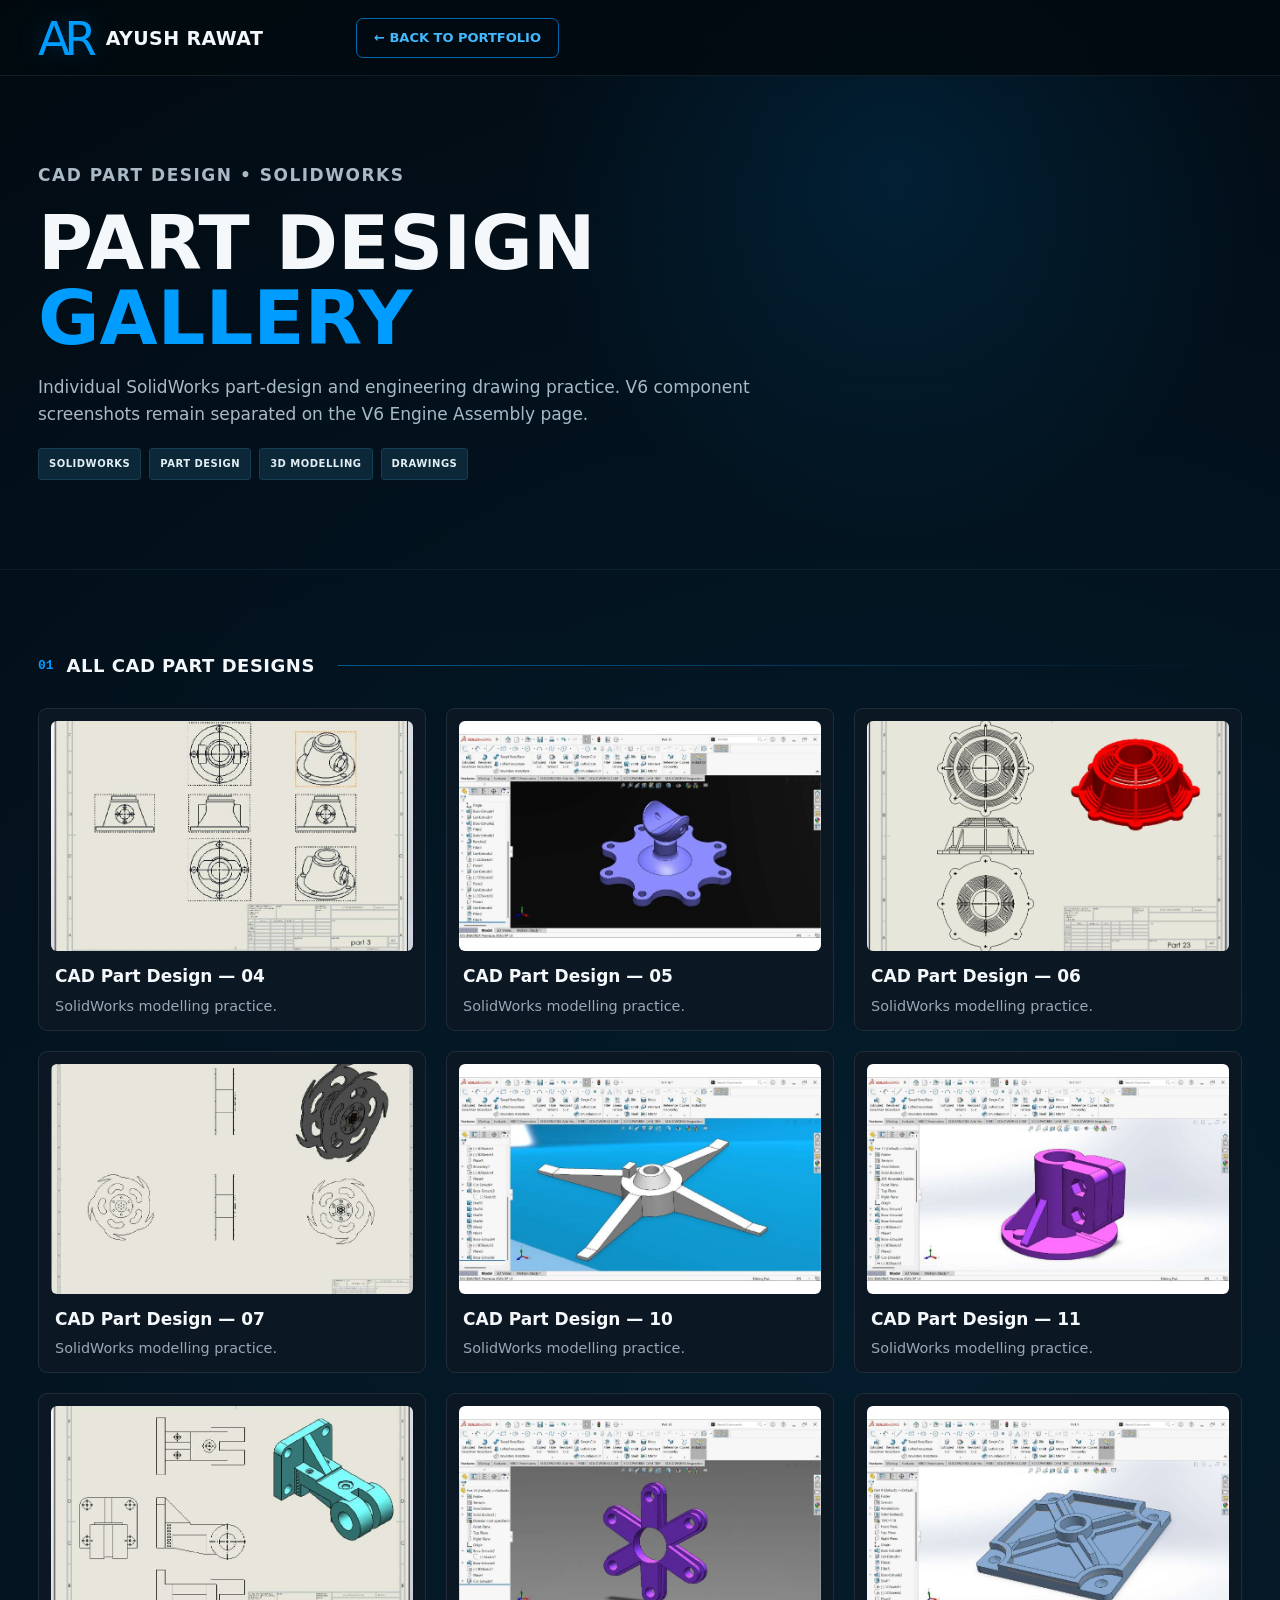
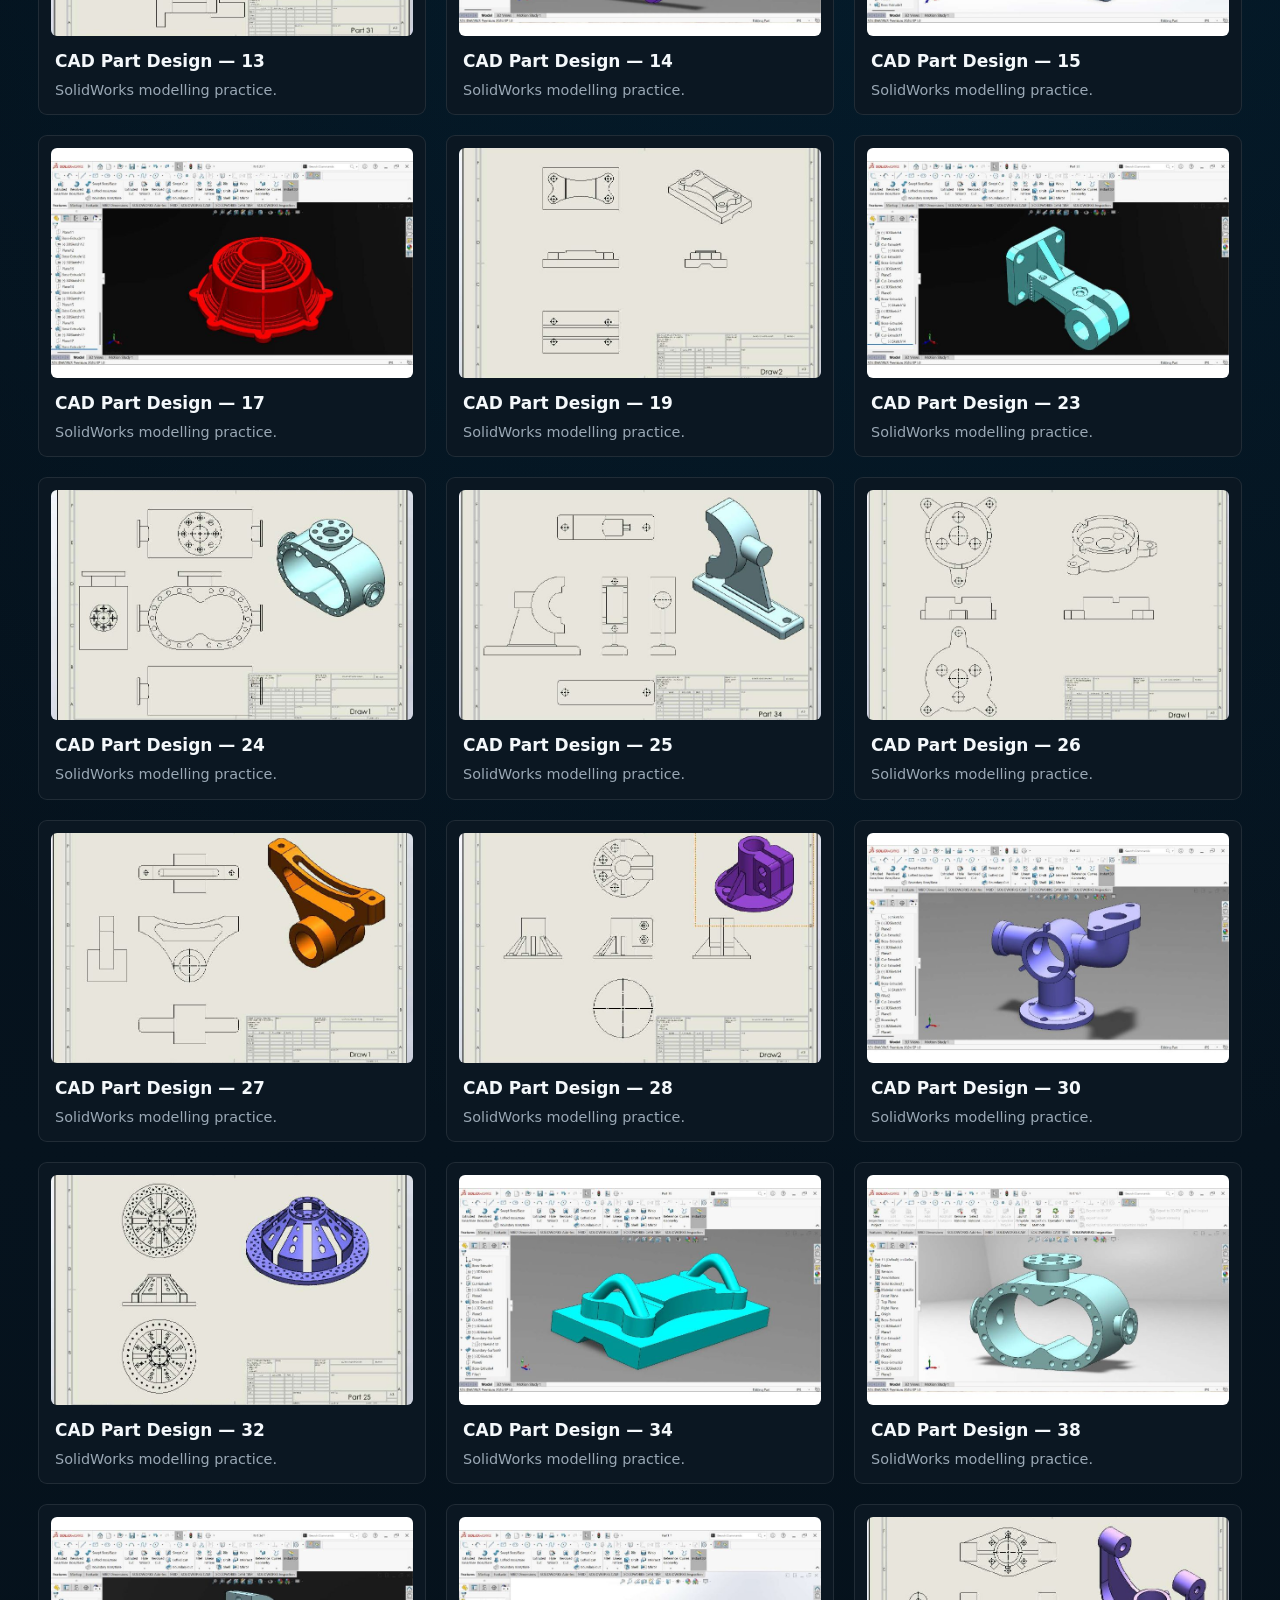
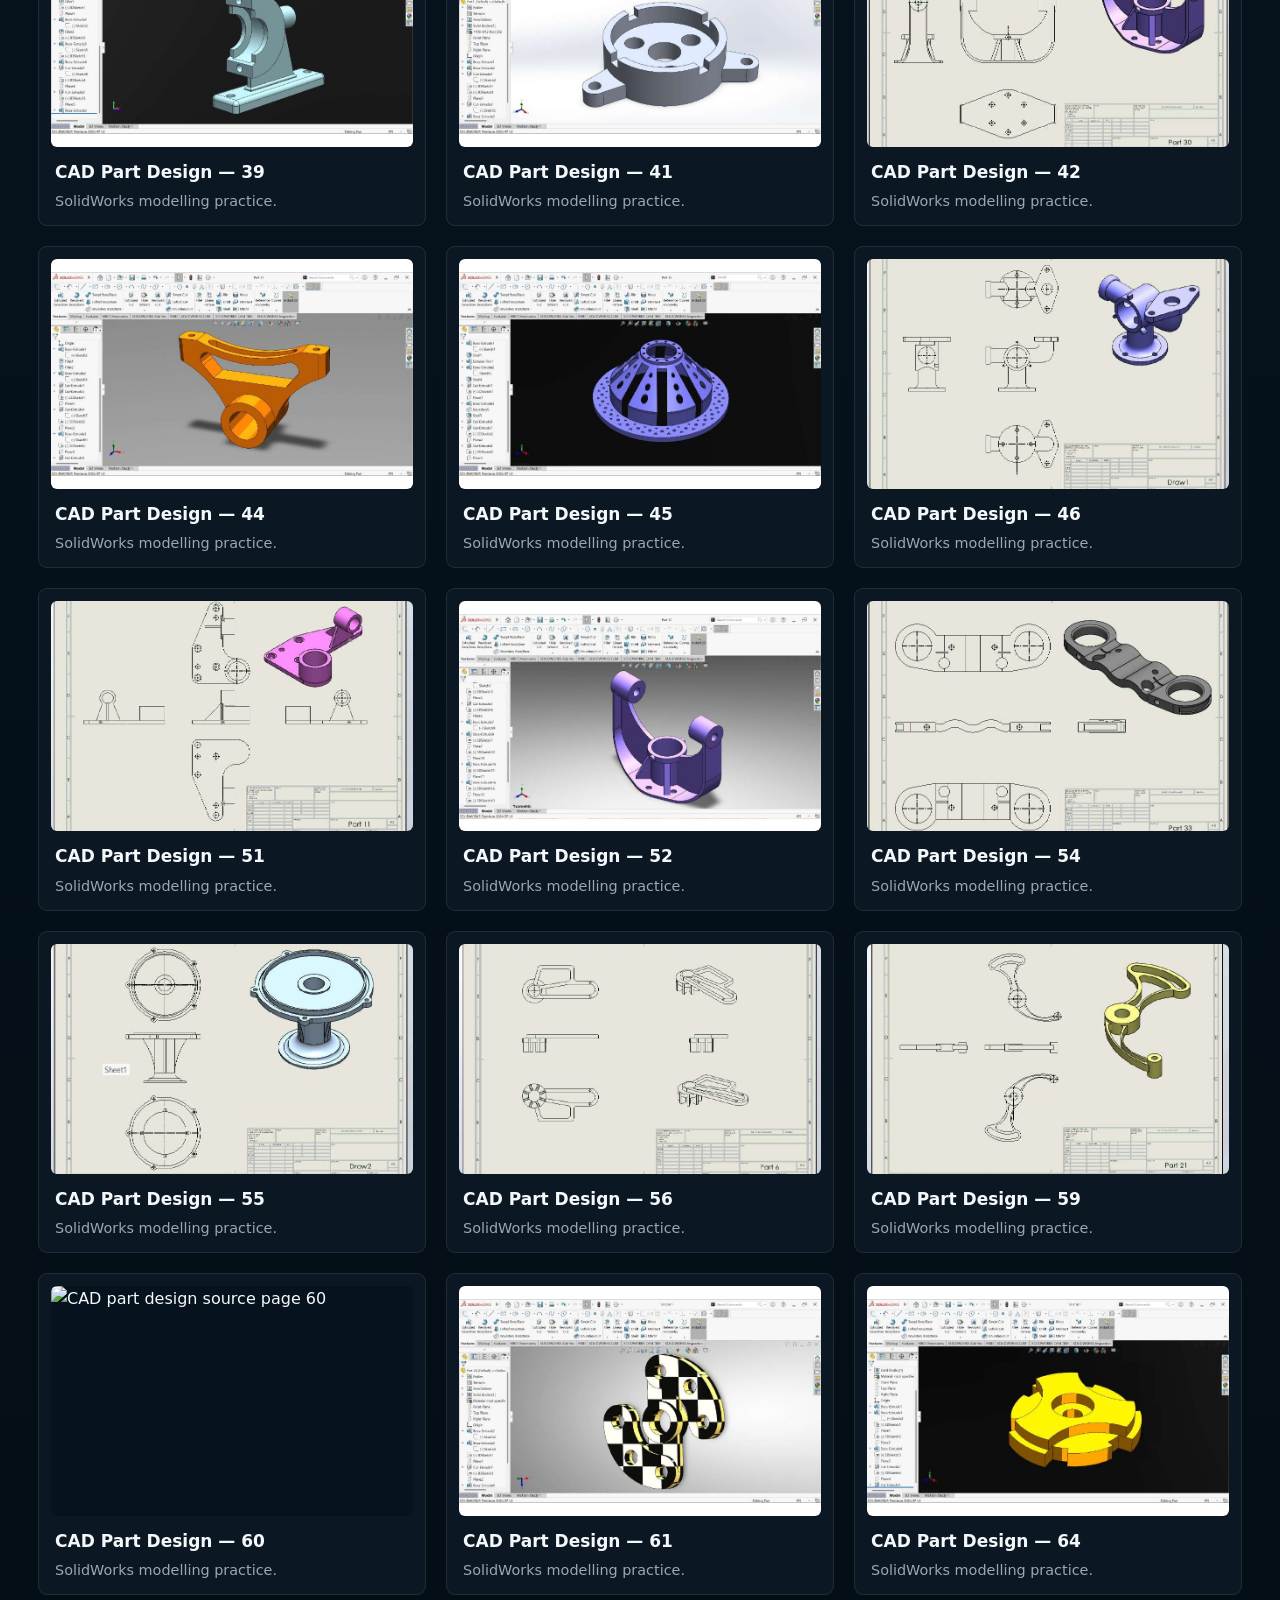
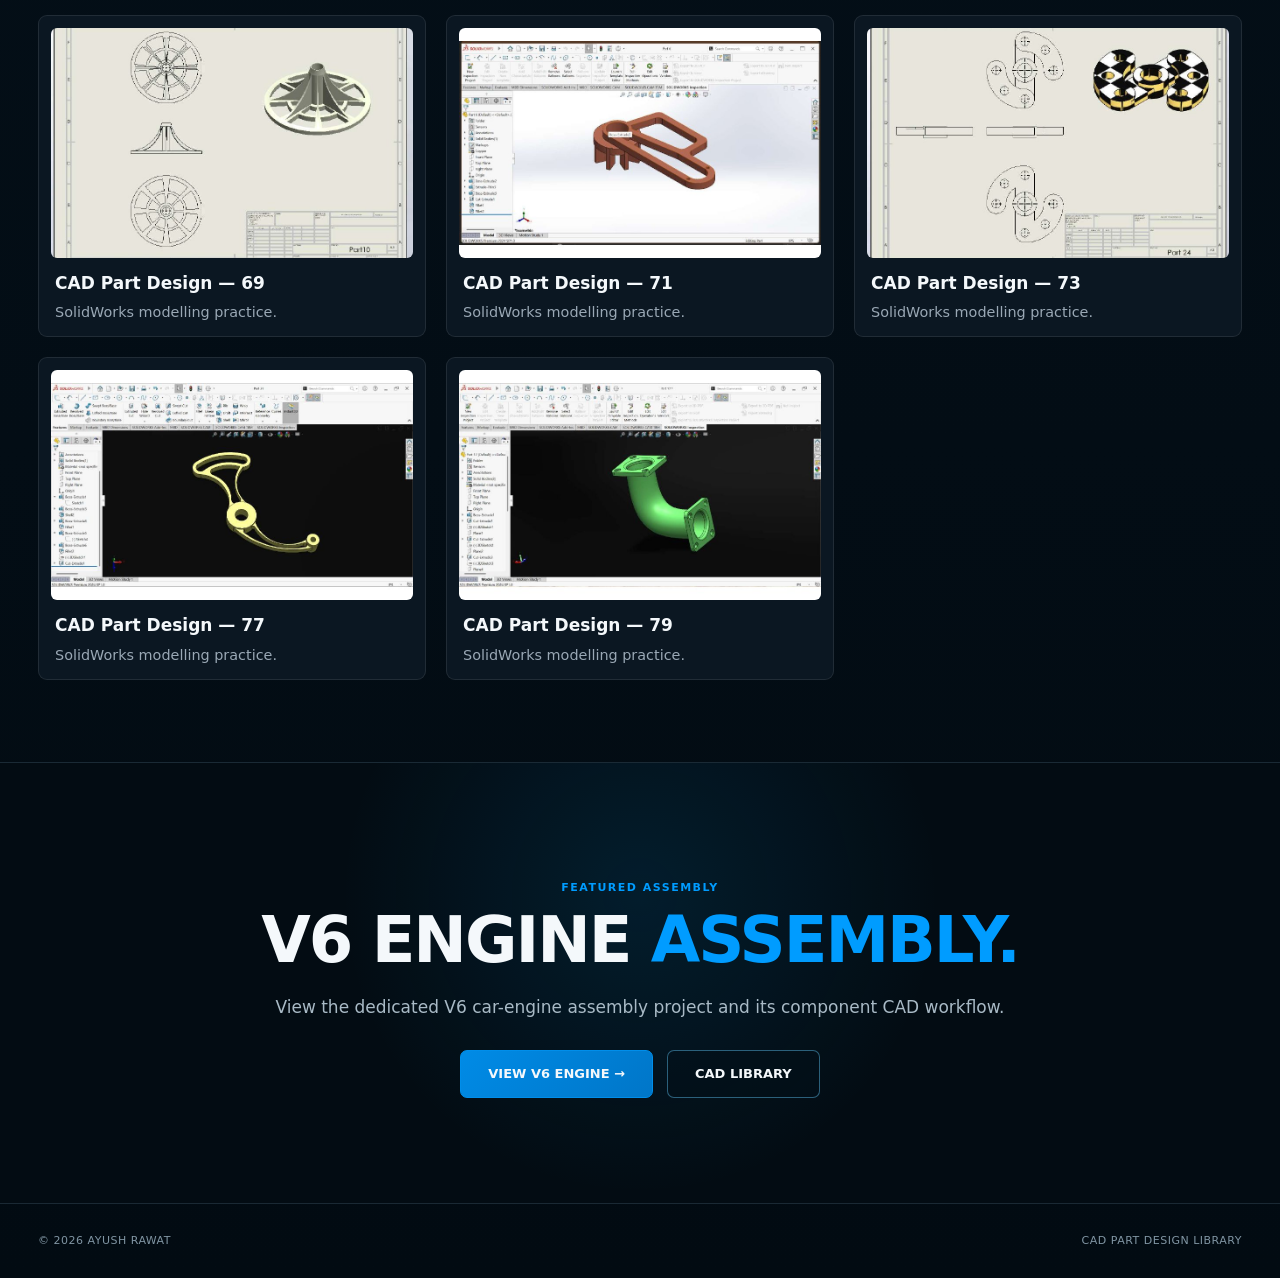
==== commit 4db1d037: "Build complete static CAD part-design gallery" ====
--- a/part-design.html
+++ b/part-design.html
@@ -1 +1,61 @@
-<!doctype html><html lang="en"><head><meta charset="utf-8"><meta name="viewport" content="width=device-width,initial-scale=1"><meta name="description" content="Ayush Rawat CAD part design practice gallery."><title>CAD Part Design Gallery | Ayush Rawat</title><link rel="stylesheet" href="style.css"><style>.gallery-grid{display:grid;grid-template-columns:repeat(auto-fit,minmax(280px,1fr));gap:22px}.gallery-card{background:#0b1722;border:1px solid rgba(255,255,255,.09);padding:12px}.gallery-card img{width:100%;display:block;aspect-ratio:16/10;object-fit:contain;background:#fff}.gallery-card h3{margin:12px 4px 4px}.gallery-card p{margin:0 4px;color:#9aa8b5;font-size:.9rem}</style></head><body><header class="site-header"><div class="container nav-inner"><a class="brand" href="index.html#home"><span class="brand-mark">AR</span><span class="brand-name">AYUSH RAWAT</span></a><a class="resume-btn" href="index.html#projects">← BACK TO PORTFOLIO</a></div></header><main><section class="project-hero"><div class="container"><p class="project-label">CAD PRACTICE LIBRARY</p><h1>PART DESIGN<br><span style="color:var(--blue)">GALLERY</span></h1><p>General SolidWorks part modelling and engineering drawing practice. V6 component screenshots are kept exclusively on the V6 Engine Assembly page.</p><div class="tags"><span>SOLIDWORKS</span><span>PART DESIGN</span><span>3D MODELLING</span><span>DRAWINGS</span></div></div></section><section class="panel-section"><div class="container"><div class="section-heading"><span>01</span><h2>CAD PRACTICE</h2></div><div class="gallery-grid">"+''.join(f'<article class="gallery-card"><img src="assets/part-design/cad-practice-page-{p:02d}.jpg" alt="CAD practice screenshot source page {p}" loading="lazy"><h3>CAD Practice — Source Page {p}</h3><p>SolidWorks part modelling / engineering drawing screenshot.</p></article>' for p in [4,5,6,7,10,11,13,14,15,17,19,23,24,25,26,27,28,30,32,34,38,39,41,42,44,45,46,51,52,54,55,56,59,60,61,64,69,71,73,77,79])+"</div></div></section></main><footer><div class="container footer-inner"><span>© 2026 AYUSH RAWAT</span><span>CAD PART DESIGN LIBRARY</span></div></footer></body></html>+<!doctype html>
+<html lang="en">
+<head>
+<meta charset="utf-8">
+<meta name="viewport" content="width=device-width,initial-scale=1">
+<meta name="description" content="Ayush Rawat CAD part design practice gallery.">
+<title>CAD Part Design Gallery | Ayush Rawat</title>
+<link rel="stylesheet" href="style.css">
+</head>
+<body>
+<header class="site-header"><div class="container nav-inner"><a class="brand" href="index.html#home"><span class="brand-mark">AR</span><span class="brand-name">AYUSH RAWAT</span></a><a class="resume-btn" href="index.html#projects">← BACK TO PORTFOLIO</a></div></header>
+<main>
+<section class="project-hero"><div class="container"><p class="project-label">CAD PART DESIGN • SOLIDWORKS</p><h1>PART DESIGN<br><span style="color:var(--blue)">GALLERY</span></h1><p>Individual SolidWorks part-design and engineering drawing practice. V6 component screenshots remain separated on the V6 Engine Assembly page.</p><div class="tags"><span>SOLIDWORKS</span><span>PART DESIGN</span><span>3D MODELLING</span><span>DRAWINGS</span></div></div></section>
+<section class="panel-section"><div class="container"><div class="section-heading"><span>01</span><h2>ALL CAD PART DESIGNS</h2></div><div class="gallery-grid">
+<article class="gallery-card"><img src="assets/part-design/cad-practice-page-04.jpg" alt="CAD part design source page 4" loading="lazy"><h3>CAD Part Design — 04</h3><p>SolidWorks modelling practice.</p></article>
+<article class="gallery-card"><img src="assets/part-design/cad-practice-page-05.jpg" alt="CAD part design source page 5" loading="lazy"><h3>CAD Part Design — 05</h3><p>SolidWorks modelling practice.</p></article>
+<article class="gallery-card"><img src="assets/part-design/cad-practice-page-06.jpg" alt="CAD part design source page 6" loading="lazy"><h3>CAD Part Design — 06</h3><p>SolidWorks modelling practice.</p></article>
+<article class="gallery-card"><img src="assets/part-design/cad-practice-page-07.jpg" alt="CAD part design source page 7" loading="lazy"><h3>CAD Part Design — 07</h3><p>SolidWorks modelling practice.</p></article>
+<article class="gallery-card"><img src="assets/part-design/cad-practice-page-10.jpg" alt="CAD part design source page 10" loading="lazy"><h3>CAD Part Design — 10</h3><p>SolidWorks modelling practice.</p></article>
+<article class="gallery-card"><img src="assets/part-design/cad-practice-page-11.jpg" alt="CAD part design source page 11" loading="lazy"><h3>CAD Part Design — 11</h3><p>SolidWorks modelling practice.</p></article>
+<article class="gallery-card"><img src="assets/part-design/cad-practice-page-13.jpg" alt="CAD part design source page 13" loading="lazy"><h3>CAD Part Design — 13</h3><p>SolidWorks modelling practice.</p></article>
+<article class="gallery-card"><img src="assets/part-design/cad-practice-page-14.jpg" alt="CAD part design source page 14" loading="lazy"><h3>CAD Part Design — 14</h3><p>SolidWorks modelling practice.</p></article>
+<article class="gallery-card"><img src="assets/part-design/cad-practice-page-15.jpg" alt="CAD part design source page 15" loading="lazy"><h3>CAD Part Design — 15</h3><p>SolidWorks modelling practice.</p></article>
+<article class="gallery-card"><img src="assets/part-design/cad-practice-page-17.jpg" alt="CAD part design source page 17" loading="lazy"><h3>CAD Part Design — 17</h3><p>SolidWorks modelling practice.</p></article>
+<article class="gallery-card"><img src="assets/part-design/cad-practice-page-19.jpg" alt="CAD part design source page 19" loading="lazy"><h3>CAD Part Design — 19</h3><p>SolidWorks modelling practice.</p></article>
+<article class="gallery-card"><img src="assets/part-design/cad-practice-page-23.jpg" alt="CAD part design source page 23" loading="lazy"><h3>CAD Part Design — 23</h3><p>SolidWorks modelling practice.</p></article>
+<article class="gallery-card"><img src="assets/part-design/cad-practice-page-24.jpg" alt="CAD part design source page 24" loading="lazy"><h3>CAD Part Design — 24</h3><p>SolidWorks modelling practice.</p></article>
+<article class="gallery-card"><img src="assets/part-design/cad-practice-page-25.jpg" alt="CAD part design source page 25" loading="lazy"><h3>CAD Part Design — 25</h3><p>SolidWorks modelling practice.</p></article>
+<article class="gallery-card"><img src="assets/part-design/cad-practice-page-26.jpg" alt="CAD part design source page 26" loading="lazy"><h3>CAD Part Design — 26</h3><p>SolidWorks modelling practice.</p></article>
+<article class="gallery-card"><img src="assets/part-design/cad-practice-page-27.jpg" alt="CAD part design source page 27" loading="lazy"><h3>CAD Part Design — 27</h3><p>SolidWorks modelling practice.</p></article>
+<article class="gallery-card"><img src="assets/part-design/cad-practice-page-28.jpg" alt="CAD part design source page 28" loading="lazy"><h3>CAD Part Design — 28</h3><p>SolidWorks modelling practice.</p></article>
+<article class="gallery-card"><img src="assets/part-design/cad-practice-page-30.jpg" alt="CAD part design source page 30" loading="lazy"><h3>CAD Part Design — 30</h3><p>SolidWorks modelling practice.</p></article>
+<article class="gallery-card"><img src="assets/part-design/cad-practice-page-32.jpg" alt="CAD part design source page 32" loading="lazy"><h3>CAD Part Design — 32</h3><p>SolidWorks modelling practice.</p></article>
+<article class="gallery-card"><img src="assets/part-design/cad-practice-page-34.jpg" alt="CAD part design source page 34" loading="lazy"><h3>CAD Part Design — 34</h3><p>SolidWorks modelling practice.</p></article>
+<article class="gallery-card"><img src="assets/part-design/cad-practice-page-38.jpg" alt="CAD part design source page 38" loading="lazy"><h3>CAD Part Design — 38</h3><p>SolidWorks modelling practice.</p></article>
+<article class="gallery-card"><img src="assets/part-design/cad-practice-page-39.jpg" alt="CAD part design source page 39" loading="lazy"><h3>CAD Part Design — 39</h3><p>SolidWorks modelling practice.</p></article>
+<article class="gallery-card"><img src="assets/part-design/cad-practice-page-41.jpg" alt="CAD part design source page 41" loading="lazy"><h3>CAD Part Design — 41</h3><p>SolidWorks modelling practice.</p></article>
+<article class="gallery-card"><img src="assets/part-design/cad-practice-page-42.jpg" alt="CAD part design source page 42" loading="lazy"><h3>CAD Part Design — 42</h3><p>SolidWorks modelling practice.</p></article>
+<article class="gallery-card"><img src="assets/part-design/cad-practice-page-44.jpg" alt="CAD part design source page 44" loading="lazy"><h3>CAD Part Design — 44</h3><p>SolidWorks modelling practice.</p></article>
+<article class="gallery-card"><img src="assets/part-design/cad-practice-page-45.jpg" alt="CAD part design source page 45" loading="lazy"><h3>CAD Part Design — 45</h3><p>SolidWorks modelling practice.</p></article>
+<article class="gallery-card"><img src="assets/part-design/cad-practice-page-46.jpg" alt="CAD part design source page 46" loading="lazy"><h3>CAD Part Design — 46</h3><p>SolidWorks modelling practice.</p></article>
+<article class="gallery-card"><img src="assets/part-design/cad-practice-page-51.jpg" alt="CAD part design source page 51" loading="lazy"><h3>CAD Part Design — 51</h3><p>SolidWorks modelling practice.</p></article>
+<article class="gallery-card"><img src="assets/part-design/cad-practice-page-52.jpg" alt="CAD part design source page 52" loading="lazy"><h3>CAD Part Design — 52</h3><p>SolidWorks modelling practice.</p></article>
+<article class="gallery-card"><img src="assets/part-design/cad-practice-page-54.jpg" alt="CAD part design source page 54" loading="lazy"><h3>CAD Part Design — 54</h3><p>SolidWorks modelling practice.</p></article>
+<article class="gallery-card"><img src="assets/part-design/cad-practice-page-55.jpg" alt="CAD part design source page 55" loading="lazy"><h3>CAD Part Design — 55</h3><p>SolidWorks modelling practice.</p></article>
+<article class="gallery-card"><img src="assets/part-design/cad-practice-page-56.jpg" alt="CAD part design source page 56" loading="lazy"><h3>CAD Part Design — 56</h3><p>SolidWorks modelling practice.</p></article>
+<article class="gallery-card"><img src="assets/part-design/cad-practice-page-59.jpg" alt="CAD part design source page 59" loading="lazy"><h3>CAD Part Design — 59</h3><p>SolidWorks modelling practice.</p></article>
+<article class="gallery-card"><img src="assets/part-design/cad-practice-page-60.jpg" alt="CAD part design source page 60" loading="lazy"><h3>CAD Part Design — 60</h3><p>SolidWorks modelling practice.</p></article>
+<article class="gallery-card"><img src="assets/part-design/cad-practice-page-61.jpg" alt="CAD part design source page 61" loading="lazy"><h3>CAD Part Design — 61</h3><p>SolidWorks modelling practice.</p></article>
+<article class="gallery-card"><img src="assets/part-design/cad-practice-page-64.jpg" alt="CAD part design source page 64" loading="lazy"><h3>CAD Part Design — 64</h3><p>SolidWorks modelling practice.</p></article>
+<article class="gallery-card"><img src="assets/part-design/cad-practice-page-69.jpg" alt="CAD part design source page 69" loading="lazy"><h3>CAD Part Design — 69</h3><p>SolidWorks modelling practice.</p></article>
+<article class="gallery-card"><img src="assets/part-design/cad-practice-page-71.jpg" alt="CAD part design source page 71" loading="lazy"><h3>CAD Part Design — 71</h3><p>SolidWorks modelling practice.</p></article>
+<article class="gallery-card"><img src="assets/part-design/cad-practice-page-73.jpg" alt="CAD part design source page 73" loading="lazy"><h3>CAD Part Design — 73</h3><p>SolidWorks modelling practice.</p></article>
+<article class="gallery-card"><img src="assets/part-design/cad-practice-page-77.jpg" alt="CAD part design source page 77" loading="lazy"><h3>CAD Part Design — 77</h3><p>SolidWorks modelling practice.</p></article>
+<article class="gallery-card"><img src="assets/part-design/cad-practice-page-79.jpg" alt="CAD part design source page 79" loading="lazy"><h3>CAD Part Design — 79</h3><p>SolidWorks modelling practice.</p></article>
+</div></div></section>
+<section class="contact-section"><div class="container contact-inner"><p class="project-label">FEATURED ASSEMBLY</p><h2>V6 ENGINE <span>ASSEMBLY.</span></h2><p>View the dedicated V6 car-engine assembly project and its component CAD workflow.</p><div class="hero-actions center"><a class="btn primary" href="v6-engine.html">VIEW V6 ENGINE →</a><a class="btn outline" href="index.html#cad-library">CAD LIBRARY</a></div></div></section>
+</main>
+<footer><div class="container footer-inner"><span>© 2026 AYUSH RAWAT</span><span>CAD PART DESIGN LIBRARY</span></div></footer>
+</body>
+</html>
--- a/style.css
+++ b/style.css
@@ -2,7 +2,8 @@
 .hero{min-height:740px;position:relative;display:flex;align-items:center;overflow:hidden;padding-top:76px;background:#04131d}.hero-art{position:absolute;inset:0;background-image:linear-gradient(90deg,rgba(2,9,14,.96) 0%,rgba(2,11,17,.86) 28%,rgba(2,11,17,.28) 60%,rgba(2,11,17,.14) 100%),url("assets/cad-hero.svg");background-size:cover;background-position:center;opacity:1}.hero:after{content:"";position:absolute;inset:auto 0 0;height:170px;background:linear-gradient(transparent,#06131e)}.hero-grid{position:relative;z-index:2;min-height:664px;display:flex;align-items:center}.hero-copy{max-width:590px;padding:50px 0}.hero-kicker{color:var(--blue);font-weight:900;letter-spacing:2px;font-size:14px;margin:0 0 12px}.hero h1{font-size:clamp(52px,6vw,82px);line-height:.98;letter-spacing:-3px;margin:0 0 8px;font-weight:900}.hero h2{font-size:25px;line-height:1.35;color:var(--blue);margin:0 0 20px;font-weight:850}.hero h2 span{color:#0aa6ff}.hero-lead{font-size:17px;font-weight:550;max-width:490px;color:#eef5f8;margin:0}.hero-actions{display:flex;gap:14px;flex-wrap:wrap;margin-top:28px}.btn{display:inline-flex;align-items:center;justify-content:center;gap:10px;padding:13px 27px;border-radius:7px;border:1px solid rgba(86,177,222,.5);font-size:13px;font-weight:850;transition:.2s}.btn:hover{transform:translateY(-2px);box-shadow:0 8px 25px rgba(0,156,255,.14)}.btn.primary{background:linear-gradient(135deg,#008be6,#0076c8);border-color:#008eea}.btn.outline{background:rgba(3,16,25,.45)}.socials{display:flex;gap:13px;margin-top:22px}.socials a{width:50px;height:50px;border:1px solid rgba(115,180,213,.28);background:rgba(4,18,28,.72);border-radius:7px;display:grid;place-items:center;font-size:23px;font-weight:900}.socials a:hover{border-color:var(--blue);color:var(--blue2)}
 .stats-strip{position:relative;z-index:5;margin-top:-65px}.stats-grid{display:grid;grid-template-columns:repeat(4,1fr);background:rgba(4,18,28,.94);border:1px solid rgba(91,161,193,.25);border-radius:4px;box-shadow:0 18px 50px rgba(0,0,0,.35)}.stat-item{display:flex;align-items:center;gap:18px;padding:22px 34px;border-right:1px solid var(--line)}.stat-item:last-child{border-right:0}.stat-icon{font-size:35px;color:var(--blue);width:40px;text-align:center}.stat-item strong{display:block;font-size:22px;line-height:1.1}.stat-item small{display:block;margin-top:7px;color:#dbe5ea;font-size:10px;line-height:1.45;letter-spacing:.3px}
 .panel-section{padding:82px 0;border-top:1px solid rgba(110,170,200,.09)}.split-panel{display:grid;grid-template-columns:1.4fr .75fr;gap:65px}.section-heading{display:flex;align-items:center;gap:13px;margin-bottom:28px}.section-heading span{color:var(--blue);font:700 13px ui-monospace,monospace}.section-heading h2{font-size:18px;margin:0;letter-spacing:.5px}.section-heading:after{content:"";height:1px;background:linear-gradient(90deg,rgba(0,156,255,.5),transparent);flex:1;margin-left:10px}.large-text{font-size:20px;line-height:1.75;max-width:800px;margin:0 0 16px}.muted{color:var(--muted)}.text-link{display:inline-flex;align-items:center;gap:10px;color:var(--blue2);font-size:13px;font-weight:850;margin-top:18px}.text-link:hover{color:white}.about-card{align-self:center;background:linear-gradient(145deg,rgba(10,34,49,.9),rgba(4,18,28,.9));border:1px solid var(--line);border-radius:10px;padding:28px}.mini-label,.project-label{font-size:11px;font-weight:900;letter-spacing:1.5px;color:var(--blue)}.profile-row{display:flex;justify-content:space-between;gap:15px;padding:15px 0;border-bottom:1px solid var(--line);font-size:14px}.profile-row:last-child{border-bottom:0}.profile-row span{color:var(--muted)}.profile-row b{color:#edf5f8}
-.projects-section{background:linear-gradient(180deg,rgba(3,13,21,.3),rgba(5,20,30,.7))}.featured-project{display:grid;grid-template-columns:1.02fr 1.15fr;gap:34px;align-items:center;background:linear-gradient(120deg,#071b28,#06131e);border:1px solid var(--line);border-radius:9px;padding:12px;margin-bottom:22px}.featured-image{display:block;overflow:hidden;border-radius:6px;background:#020b10}.featured-image img{display:block;width:100%;height:305px;object-fit:cover;transition:.35s}.featured-image:hover img{transform:scale(1.025)}.featured-copy{padding:20px 28px 20px 0}.featured-copy h3{font-size:27px;margin:6px 0 12px}.featured-copy p:not(.project-label){color:#c4d1d9;max-width:650px}.tags{display:flex;flex-wrap:wrap;gap:8px;margin:19px 0}.tags span{font-size:10px;font-weight:850;letter-spacing:.5px;padding:7px 10px;border-radius:4px;background:#0b2738;border:1px solid rgba(69,152,194,.2);color:#e2eef3}.project-grid{display:grid;grid-template-columns:repeat(3,1fr);gap:16px}.project-card,.skill-card,.experience-card,.education-card{background:rgba(5,21,31,.85);border:1px solid var(--line);border-radius:8px;padding:25px;transition:.2s}.project-card:hover,.skill-card:hover,.experience-card:hover,.education-card:hover{border-color:rgba(0,156,255,.45);transform:translateY(-2px)}.project-card>span,.skill-number{color:var(--blue);font:700 12px ui-monospace,monospace}.project-card h3{font-size:19px;margin:8px 0}.project-card p{color:var(--muted);font-size:14px;min-height:68px}.project-card b{color:#cce0ea;font-size:11px;font-weight:700}.skills-layout{display:grid;grid-template-columns:1fr 1fr;gap:18px}.skill-card h3{font-size:20px;margin:8px 0}.skill-card p{color:var(--muted)}
+.projects-section{background:linear-gradient(180deg,rgba(3,13,21,.3),rgba(5,20,30,.7))}.featured-project{display:grid;grid-template-columns:1.02fr 1.15fr;gap:34px;align-items:center;background:linear-gradient(120deg,#071b28,#06131e);border:1px solid var(--line);border-radius:9px;padding:12px;margin-bottom:22px}.featured-image{display:block;overflow:hidden;border-radius:6px;background:#020b10}.featured-image img{display:block;width:100%;height:305px;object-fit:cover;object-position:center;transition:.35s}.featured-image:hover img{transform:scale(1.025)}.featured-copy{padding:20px 28px 20px 0}.featured-copy h3{font-size:27px;margin:6px 0 12px}.featured-copy p:not(.project-label){color:#c4d1d9;max-width:650px}.tags{display:flex;flex-wrap:wrap;gap:8px;margin:19px 0}.tags span{font-size:10px;font-weight:850;letter-spacing:.5px;padding:7px 10px;border-radius:4px;background:#0b2738;border:1px solid rgba(69,152,194,.2);color:#e2eef3}.project-grid{display:grid;grid-template-columns:repeat(3,1fr);gap:16px}.project-card,.skill-card,.experience-card,.education-card{background:rgba(5,21,31,.85);border:1px solid var(--line);border-radius:8px;padding:25px;transition:.2s}.project-card:hover,.skill-card:hover,.experience-card:hover,.education-card:hover{border-color:rgba(0,156,255,.45);transform:translateY(-2px)}.project-card>span,.skill-number{color:var(--blue);font:700 12px ui-monospace,monospace}.project-card h3{font-size:19px;margin:8px 0}.project-card p{color:var(--muted);font-size:14px;min-height:68px}.project-card b{color:#cce0ea;font-size:11px;font-weight:700}
+.cad-library{display:grid;grid-template-columns:repeat(3,1fr);gap:18px}.cad-card{display:block;overflow:hidden;background:rgba(5,21,31,.9);border:1px solid var(--line);border-radius:9px;transition:.2s}.cad-card:hover{border-color:rgba(0,156,255,.55);transform:translateY(-3px)}.cad-card-image{height:230px;overflow:hidden;background:#07131c;border-bottom:1px solid var(--line)}.cad-card-image img{display:block;width:100%;height:100%;object-fit:cover;object-position:center;transition:.35s}.cad-card:hover .cad-card-image img{transform:scale(1.035)}.cad-card-body{padding:20px}.cad-card-body h3{font-size:20px;margin:0 0 7px}.cad-card-body p{margin:0;color:var(--muted);font-size:14px}.cad-card-body .text-link{margin-top:13px}.skills-layout{display:grid;grid-template-columns:1fr 1fr;gap:18px}.skill-card h3{font-size:20px;margin:8px 0}.skill-card p{color:var(--muted)}
 .experience-list{display:grid;gap:18px}.experience-card{display:grid;grid-template-columns:190px 1fr;gap:30px}.year,.education-year{color:var(--blue2);font-size:12px;font-weight:900;letter-spacing:1px;padding-top:4px}.experience-card h3,.education-card h3{margin:4px 0 2px;font-size:21px}.experience-card p{margin:8px 0}.education-card{display:grid;grid-template-columns:190px 1fr;gap:30px}.contact-section{text-align:center;padding:105px 0;background:radial-gradient(circle at 50% 30%,rgba(0,133,201,.14),transparent 42%),#030c13;border-top:1px solid var(--line)}.contact-inner{max-width:900px}.contact-section h2{font-size:clamp(38px,5vw,66px);line-height:1.05;letter-spacing:-2px;margin:8px 0 20px}.contact-section h2 span{color:var(--blue)}.contact-section>div>p:not(.project-label){color:var(--muted);font-size:17px}.center{justify-content:center}footer{border-top:1px solid var(--line);padding:28px 0;color:#8095a3;font-size:11px;letter-spacing:.5px}.footer-inner{display:flex;justify-content:space-between;gap:20px}
-@media(max-width:1100px){.brand{min-width:210px}.site-header nav{gap:18px}.container{padding-left:24px;padding-right:24px}.stat-item{padding:20px 18px}.project-grid{grid-template-columns:repeat(2,1fr)}}@media(max-width:850px){.site-header nav{display:none;position:absolute;top:76px;right:18px;left:18px;height:auto;flex-direction:column;align-items:stretch;gap:0;padding:10px;background:rgba(3,15,23,.98);border:1px solid var(--line);border-radius:8px;box-shadow:0 20px 45px rgba(0,0,0,.45)}.site-header nav.open{display:flex}.site-header nav a{height:auto;padding:13px 15px}.site-header nav a.active:after{display:none}.resume-btn{display:none}.menu{display:block}.brand{min-width:auto}.hero{min-height:700px}.hero-art{background-position:62% center}.hero-copy{padding-top:30px}.stats-grid{grid-template-columns:repeat(2,1fr)}.stat-item:nth-child(2){border-right:0}.stat-item:nth-child(-n+2){border-bottom:1px solid var(--line)}.split-panel,.featured-project,.skills-layout{grid-template-columns:1fr}.featured-copy{padding:10px 15px 22px}.project-grid{grid-template-columns:1fr 1fr}.experience-card,.education-card{grid-template-columns:1fr;gap:4px}.footer-inner{flex-direction:column}}@media(max-width:560px){.container{padding-left:18px;padding-right:18px}.site-header,.nav-inner{height:68px}.site-header nav{top:68px}.brand-mark{font-size:39px}.brand-name{font-size:16px}.hero{min-height:690px;padding-top:68px}.hero-art{background-position:65% center}.hero h1{font-size:48px}.hero h2{font-size:19px}.hero-lead{font-size:15px}.stats-strip{margin-top:-35px}.stats-grid{grid-template-columns:1fr}.stat-item{border-right:0!important;border-bottom:1px solid var(--line)!important}.stat-item:last-child{border-bottom:0!important}.panel-section{padding:65px 0}.project-grid{grid-template-columns:1fr}.featured-image img{height:240px}.large-text{font-size:17px}.contact-section h2{font-size:39px}.btn{width:100%}.hero-actions{width:100%}}
-.project-hero{padding:145px 0 70px;background:radial-gradient(circle at 70% 30%,rgba(0,156,255,.12),transparent 38%)}.project-hero h1{font-size:clamp(45px,6vw,75px);line-height:1;margin:8px 0 18px}.project-hero p{max-width:750px;color:var(--muted);font-size:17px}.gallery{display:grid;grid-template-columns:1fr 1fr;gap:18px}.media{margin:0}.media.wide{grid-column:span 2}.media img{display:block;width:100%;border-radius:9px;border:1px solid var(--line);background:#06131e}.media figcaption{color:var(--muted);font-size:12px;margin-top:7px}.project-detail-grid{display:grid;grid-template-columns:1.4fr .6fr;gap:20px;margin-top:30px}.detail-card{padding:28px;border:1px solid var(--line);border-radius:9px;background:rgba(5,21,31,.85)}.detail-card h2{font-size:19px}.detail-card p,.detail-card li{color:var(--muted)}.detail-card ul{padding-left:20px}@media(max-width:800px){.gallery,.project-detail-grid{grid-template-columns:1fr}.media.wide{grid-column:span 1}}+.project-hero{padding:145px 0 70px;background:radial-gradient(circle at 70% 30%,rgba(0,156,255,.12),transparent 38%)}.project-hero h1{font-size:clamp(45px,6vw,75px);line-height:1;margin:8px 0 18px}.project-hero p{max-width:750px;color:var(--muted);font-size:17px}.gallery{display:grid;grid-template-columns:1fr 1fr;gap:18px}.media{margin:0}.media.wide{grid-column:span 2}.media img{display:block;width:100%;border-radius:9px;border:1px solid var(--line);background:#06131e}.project-detail-grid{display:grid;grid-template-columns:1.4fr .6fr;gap:20px;margin-top:30px}.detail-card{padding:28px;border:1px solid var(--line);border-radius:9px;background:rgba(5,21,31,.85)}.detail-card h2{font-size:19px}.detail-card p,.detail-card li{color:var(--muted)}.detail-card ul{padding-left:20px}.gallery-grid,.v6-gallery{display:grid;grid-template-columns:repeat(3,minmax(0,1fr));gap:20px}.gallery-card,.v6-card{background:#0b1722;border:1px solid rgba(255,255,255,.09);padding:12px;border-radius:9px;overflow:hidden}.gallery-card img,.v6-card img{width:100%;height:230px;display:block;object-fit:cover;object-position:center;background:#06131e;border-radius:6px}.gallery-card h3,.v6-card h3{margin:12px 4px 4px;font-size:17px}.gallery-card p,.v6-card p{margin:0 4px;color:#9aa8b5;font-size:.9rem}.missing{margin-top:24px;padding:18px;border:1px solid rgba(255,255,255,.09);background:#0b1722}.missing code{color:#9aa8b5}
+@media(max-width:1100px){.brand{min-width:210px}.site-header nav{gap:18px}.container{padding-left:24px;padding-right:24px}.stat-item{padding:20px 18px}.project-grid,.cad-library,.gallery-grid,.v6-gallery{grid-template-columns:repeat(2,1fr)}}@media(max-width:850px){.site-header nav{display:none;position:absolute;top:76px;right:18px;left:18px;height:auto;flex-direction:column;align-items:stretch;gap:0;padding:10px;background:rgba(3,15,23,.98);border:1px solid var(--line);border-radius:8px;box-shadow:0 20px 45px rgba(0,0,0,.45)}.site-header nav.open{display:flex}.site-header nav a{height:auto;padding:13px 15px}.site-header nav a.active:after{display:none}.resume-btn{display:none}.menu{display:block}.brand{min-width:auto}.hero{min-height:700px}.hero-art{background-position:62% center}.hero-copy{padding-top:30px}.stats-grid{grid-template-columns:repeat(2,1fr)}.stat-item:nth-child(2){border-right:0}.stat-item:nth-child(-n+2){border-bottom:1px solid var(--line)}.split-panel,.featured-project,.skills-layout{grid-template-columns:1fr}.featured-copy{padding:10px 15px 22px}.project-grid,.cad-library,.gallery-grid,.v6-gallery{grid-template-columns:1fr 1fr}.experience-card,.education-card{grid-template-columns:1fr;gap:4px}.footer-inner{flex-direction:column}}@media(max-width:560px){.container{padding-left:18px;padding-right:18px}.site-header,.nav-inner{height:68px}.site-header nav{top:68px}.brand-mark{font-size:39px}.brand-name{font-size:16px}.hero{min-height:690px;padding-top:68px}.hero-art{background-position:65% center}.hero h1{font-size:48px}.hero h2{font-size:19px}.hero-lead{font-size:15px}.stats-strip{margin-top:-35px}.stats-grid{grid-template-columns:1fr}.stat-item{border-right:0!important;border-bottom:1px solid var(--line)!important}.stat-item:last-child{border-bottom:0!important}.panel-section{padding:65px 0}.project-grid,.cad-library,.gallery-grid,.v6-gallery{grid-template-columns:1fr}.featured-image img{height:240px}.cad-card-image{height:220px}.gallery-card img,.v6-card img{height:220px}.large-text{font-size:17px}.contact-section h2{font-size:39px}.btn{width:100%}.hero-actions{width:100%}}
